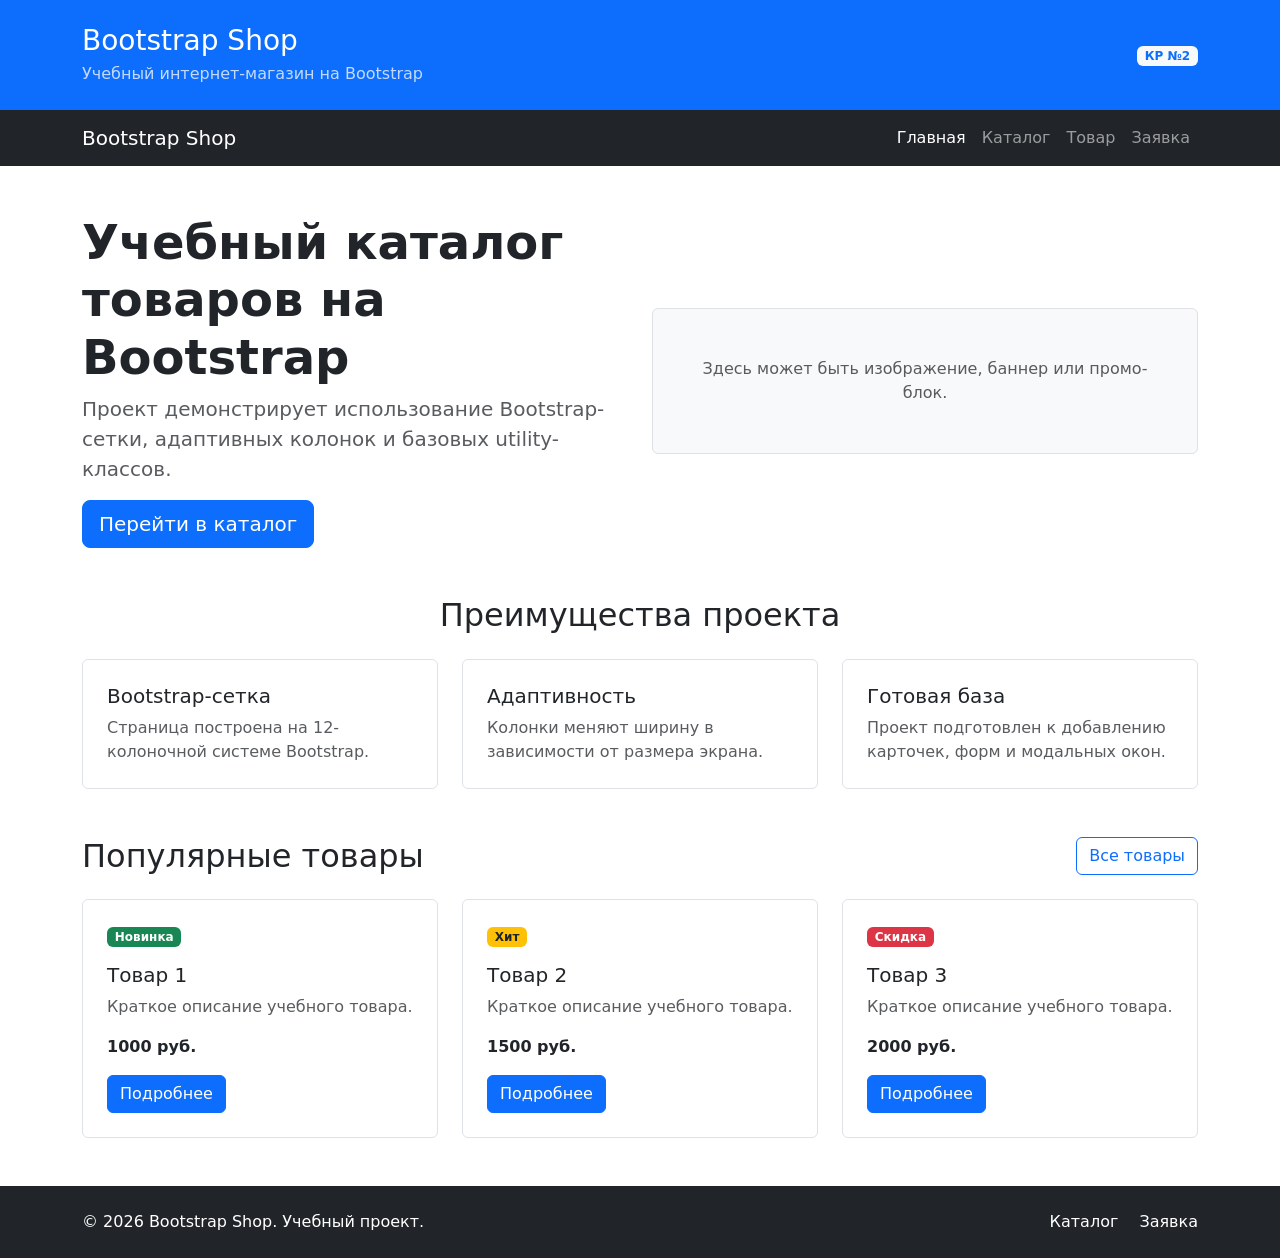
==== index.html @ d94271f2 "feat: create Bootstrap grid homepage" ====
<!DOCTYPE html>
<html lang="ru">
<head>
    <meta charset="UTF-8">
    <meta name="viewport" content="width=device-width, initial-scale=1.0">
    <title>Главная — Bootstrap Shop</title>
    <link
    href="https://cdn.jsdelivr.net/npm/bootstrap@5.3.3/dist/css/bootstrap.min.css"
    rel="stylesheet"><link rel="stylesheet" href="css/custom.css">
    <script
  src="https://cdn.jsdelivr.net/npm/bootstrap@5.3.3/dist/js/bootstrap.bundle.min.js"></script>

</head>
<body>
    <header class="bg-primary text-white py-4">
    <div class="container">
        <div class="row align-items-center">
        <div class="col-12 col-md-8">
            <h1 class="h3 mb-1">Bootstrap Shop</h1>
            <p class="mb-0 opacity-75">
            Учебный интернет-магазин на Bootstrap
            </p>
        </div>

        <div class="col-12 col-md-4 text-md-end mt-3 mt-md-0">
            <span class="badge bg-light text-primary">
            КР №2
            </span>
        </div>
        </div>
    </div>
    </header>
    <nav class="navbar navbar-expand-lg navbar-dark bg-dark">
    <div class="container">
        <a class="navbar-brand" href="index.html">Bootstrap Shop</a>

        <button
        class="navbar-toggler"
        type="button"
        data-bs-toggle="collapse"
        data-bs-target="#mainNavbar"
        aria-controls="mainNavbar"
        aria-expanded="false"
        aria-label="Переключить навигацию"
        >
        <span class="navbar-toggler-icon"></span>
        </button>

        <div class="collapse navbar-collapse" id="mainNavbar">
        <ul class="navbar-nav ms-auto">
            <li class="nav-item">
            <a class="nav-link active" aria-current="page" href="index.html">
                Главная
            </a>
            </li>
            <li class="nav-item">
            <a class="nav-link" href="catalog.html">Каталог</a>
            </li>
            <li class="nav-item">
            <a class="nav-link" href="product.html">Товар</a>
            </li>
            <li class="nav-item">
            <a class="nav-link" href="order.html">Заявка</a>
            </li>
        </ul>
        </div>
    </div>
    </nav>
    <main>
    <section class="container my-5">
        <div class="row align-items-center g-4">
        <div class="col-12 col-lg-6">
            <h2 class="display-5 fw-bold">
            Учебный каталог товаров на Bootstrap
            </h2>
            <p class="lead text-muted">
            Проект демонстрирует использование Bootstrap-сетки,
            адаптивных колонок и базовых utility-классов.
            </p>
            <a class="btn btn-primary btn-lg" href="catalog.html">
            Перейти в каталог
            </a>
        </div>

        <div class="col-12 col-lg-6">
            <div class="p-5 bg-light border rounded text-center">
            <p class="mb-0 text-muted">
                Здесь может быть изображение, баннер или промо-блок.
            </p>
            </div>
        </div>
        </div>
    </section>
    <section class="container my-5">
    <h2 class="text-center mb-4">Преимущества проекта</h2>

    <div class="row g-4">
        <div class="col-12 col-md-4">
        <div class="p-4 border rounded h-100 bg-white">
            <h3 class="h5">Bootstrap-сетка</h3>
            <p class="mb-0 text-muted">
            Страница построена на 12-колоночной системе Bootstrap.
            </p>
        </div>
        </div>

        <div class="col-12 col-md-4">
        <div class="p-4 border rounded h-100 bg-white">
            <h3 class="h5">Адаптивность</h3>
            <p class="mb-0 text-muted">
            Колонки меняют ширину в зависимости от размера экрана.
            </p>
        </div>
        </div>

        <div class="col-12 col-md-4">
        <div class="p-4 border rounded h-100 bg-white">
            <h3 class="h5">Готовая база</h3>
            <p class="mb-0 text-muted">
            Проект подготовлен к добавлению карточек, форм и модальных окон.
            </p>
        </div>
        </div>
    </div>
    </section>
    <section class="container my-5">
    <div class="d-flex justify-content-between align-items-center mb-4">
        <h2 class="mb-0">Популярные товары</h2>
        <a class="btn btn-outline-primary" href="catalog.html">
        Все товары
        </a>
    </div>

    <div class="row g-4">
        <div class="col-12 col-md-6 col-lg-4">
        <div class="border rounded h-100 p-4">
            <span class="badge bg-success mb-3">Новинка</span>
            <h3 class="h5">Товар 1</h3>
            <p class="text-muted">
            Краткое описание учебного товара.
            </p>
            <p class="fw-bold mb-3">1000 руб.</p>
            <a class="btn btn-primary" href="product.html">
            Подробнее
            </a>
        </div>
        </div>

        <div class="col-12 col-md-6 col-lg-4">
        <div class="border rounded h-100 p-4">
            <span class="badge bg-warning text-dark mb-3">Хит</span>
            <h3 class="h5">Товар 2</h3>
            <p class="text-muted">
            Краткое описание учебного товара.
            </p>
            <p class="fw-bold mb-3">1500 руб.</p>
            <a class="btn btn-primary" href="product.html">
            Подробнее
            </a>
        </div>
        </div>

        <div class="col-12 col-md-6 col-lg-4">
        <div class="border rounded h-100 p-4">
            <span class="badge bg-danger mb-3">Скидка</span>
            <h3 class="h5">Товар 3</h3>
            <p class="text-muted">
            Краткое описание учебного товара.
            </p>
            <p class="fw-bold mb-3">2000 руб.</p>
            <a class="btn btn-primary" href="product.html">
            Подробнее
            </a>
        </div>
        </div>
    </div>
    </section>
    </main>
    <footer class="bg-dark text-white py-4 mt-5">
    <div class="container">
        <div class="row align-items-center g-3">
        <div class="col-12 col-md-6">
            <p class="mb-0">
            &copy; 2026 Bootstrap Shop. Учебный проект.
            </p>
        </div>

        <div class="col-12 col-md-6 text-md-end">
            <a class="text-white text-decoration-none me-3" href="catalog.html">
            Каталог
            </a>
            <a class="text-white text-decoration-none" href="order.html">
            Заявка
            </a>
        </div>
        </div>
    </div>
    </footer>
</body>
</html>
---- css/custom.css ----
body {
  min-height: 100vh;
}

.placeholder-box {
  min-height: 240px;
}
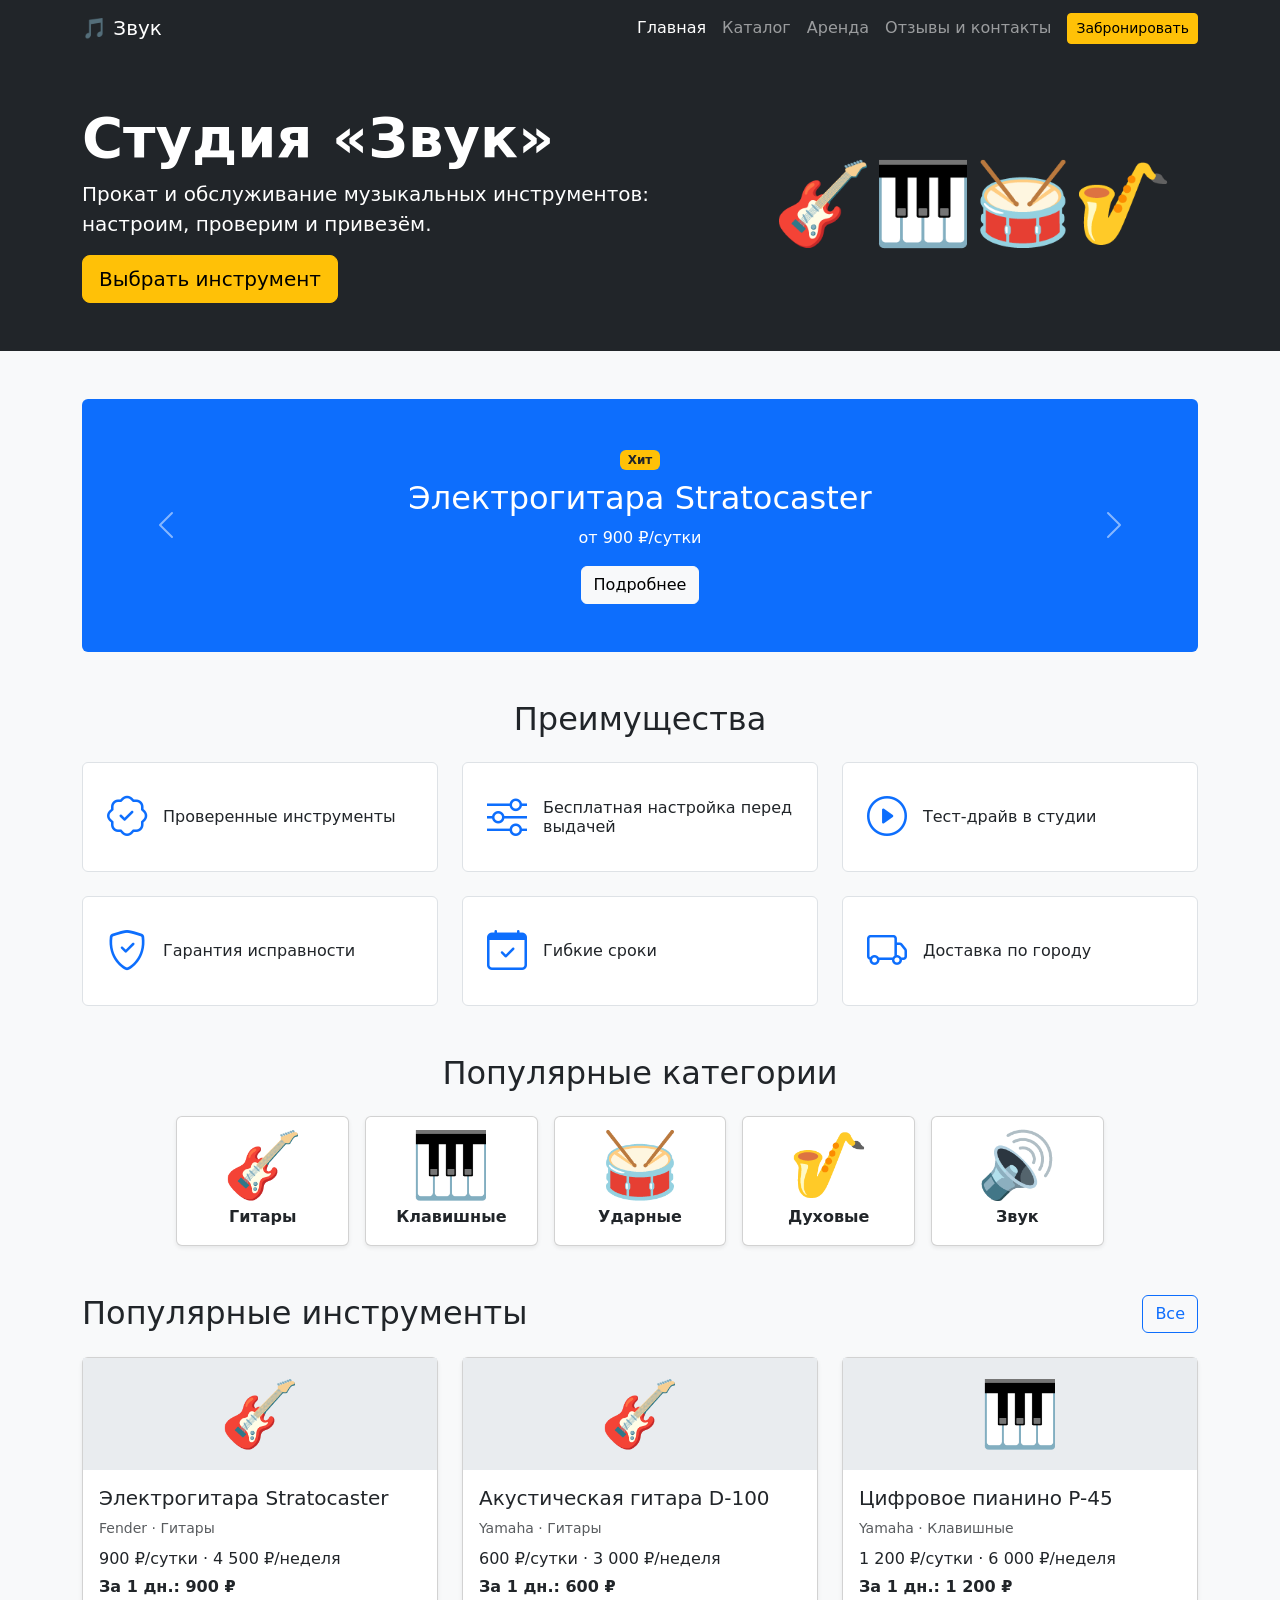
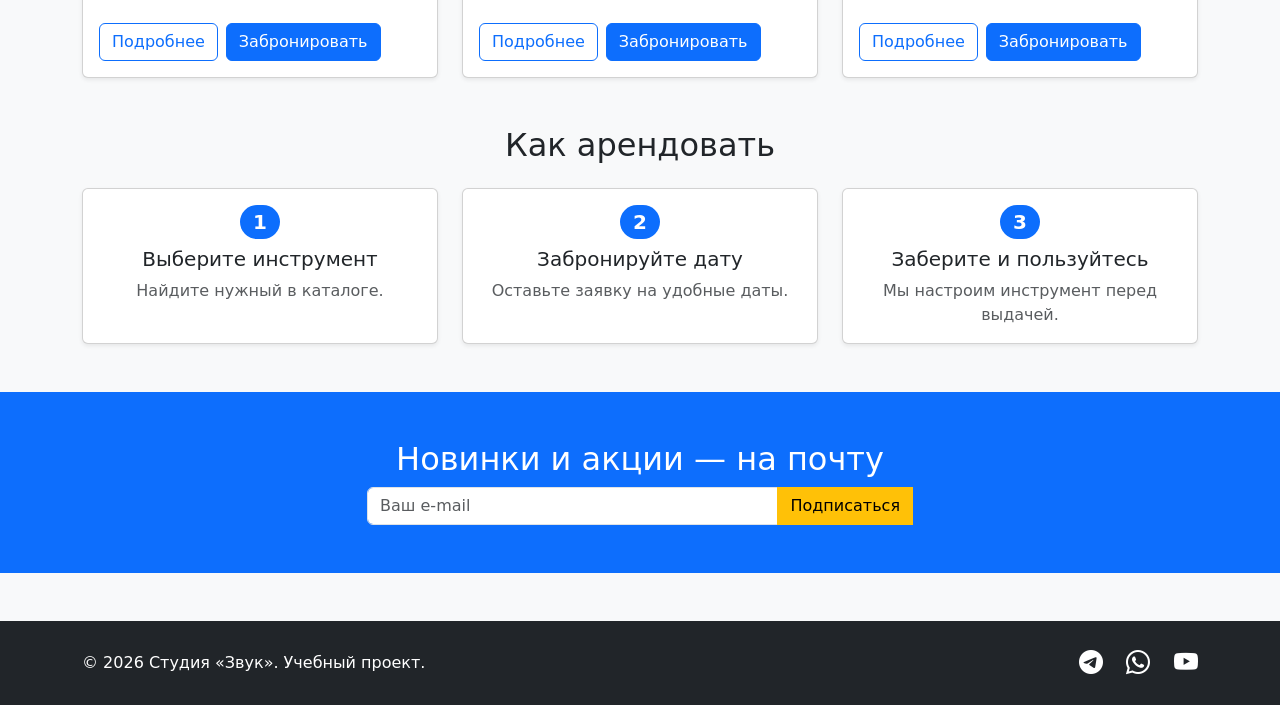
==== commit 1547ae6e: "V1" ====
--- a/index.html
+++ b/index.html
@@ -1,200 +1,113 @@
 <!DOCTYPE html>
 <html lang="ru">
 <head>
-    <meta charset="UTF-8">
-    <meta name="viewport" content="width=device-width, initial-scale=1.0">
-    <title>Главная — Bootstrap Shop</title>
-    <link
-    href="https://cdn.jsdelivr.net/npm/bootstrap@5.3.3/dist/css/bootstrap.min.css"
-    rel="stylesheet"><link rel="stylesheet" href="css/custom.css">
-    <script
-  src="https://cdn.jsdelivr.net/npm/bootstrap@5.3.3/dist/js/bootstrap.bundle.min.js"></script>
+  <meta charset="UTF-8">
+  <meta name="viewport" content="width=device-width, initial-scale=1">
+  <title>Главная — Звук</title>
+  <link href="https://cdn.jsdelivr.net/npm/bootstrap@5.3.8/dist/css/bootstrap.min.css" rel="stylesheet">
+  <link href="https://cdn.jsdelivr.net/npm/bootstrap-icons@1.11.3/font/bootstrap-icons.min.css" rel="stylesheet">
+  <link rel="stylesheet" href="css/custom.css">
+</head>
+<body class="bg-light d-flex flex-column min-vh-100" data-p="index">
+  <header id="nav"></header>
+  <main class="flex-grow-1">
 
-</head>
-<body>
-    <header class="bg-primary text-white py-4">
-    <div class="container">
-        <div class="row align-items-center">
-        <div class="col-12 col-md-8">
-            <h1 class="h3 mb-1">Bootstrap Shop</h1>
-            <p class="mb-0 opacity-75">
-            Учебный интернет-магазин на Bootstrap
-            </p>
+    <section class="bg-dark text-white py-5">
+      <div class="container">
+        <div class="row align-items-center g-4">
+          <div class="col-12 col-lg-7">
+            <h1 class="display-4 fw-bold">Студия «Звук»</h1>
+            <p class="lead">Прокат и обслуживание музыкальных инструментов: настроим, проверим и привезём.</p>
+            <a class="btn btn-warning btn-lg" href="catalog.html">Выбрать инструмент</a>
+          </div>
+          <div class="col-12 col-lg-5 text-center display-1">🎸🎹🥁🎷</div>
         </div>
+      </div>
+    </section>
 
-        <div class="col-12 col-md-4 text-md-end mt-3 mt-md-0">
-            <span class="badge bg-light text-primary">
-            КР №2
-            </span>
+    <section class="container my-5">
+      <div id="promo" class="carousel slide" data-bs-ride="carousel">
+        <div class="carousel-inner rounded">
+          <div class="carousel-item active">
+            <div class="bg-primary text-white p-5 text-center">
+              <span class="badge bg-warning text-dark">Хит</span>
+              <h2 class="mt-2">Электрогитара Stratocaster</h2>
+              <p>от 900 ₽/сутки</p>
+              <a class="btn btn-light" href="product.html?id=2">Подробнее</a>
+            </div>
+          </div>
+          <div class="carousel-item">
+            <div class="bg-success text-white p-5 text-center">
+              <span class="badge bg-light text-success">Акция</span>
+              <h2 class="mt-2">Неделя по цене 5 суток</h2>
+              <p>На все клавишные до конца месяца</p>
+              <a class="btn btn-light" href="rent.html">Условия аренды</a>
+            </div>
+          </div>
+          <div class="carousel-item">
+            <div class="bg-danger text-white p-5 text-center">
+              <span class="badge bg-light text-danger">−20%</span>
+              <h2 class="mt-2">Ударные для репетиций</h2>
+              <p>Доставка и сборка в подарок</p>
+              <a class="btn btn-light" href="catalog.html">В каталог</a>
+            </div>
+          </div>
         </div>
+        <button class="carousel-control-prev" type="button" data-bs-target="#promo" data-bs-slide="prev">
+          <span class="carousel-control-prev-icon"></span>
+          <span class="visually-hidden">Назад</span>
+        </button>
+        <button class="carousel-control-next" type="button" data-bs-target="#promo" data-bs-slide="next">
+          <span class="carousel-control-next-icon"></span>
+          <span class="visually-hidden">Вперёд</span>
+        </button>
+      </div>
+    </section>
+
+    <section class="container my-5">
+      <h2 class="text-center mb-4">Преимущества</h2>
+      <div class="row g-4" id="adv"></div>
+    </section>
+
+    <section class="container my-5">
+      <h2 class="text-center mb-4">Популярные категории</h2>
+      <div class="row g-3 justify-content-center" id="cats"></div>
+    </section>
+
+    <section class="container my-5" id="popular">
+      <div class="d-flex justify-content-between align-items-center mb-4">
+        <h2 class="mb-0">Популярные инструменты</h2>
+        <a class="btn btn-outline-primary" href="catalog.html">Все</a>
+      </div>
+      <div class="row g-4" id="pop"></div>
+    </section>
+
+    <section class="container my-5">
+      <h2 class="text-center mb-4">Как арендовать</h2>
+      <div class="row g-4" id="steps"></div>
+    </section>
+
+    <section class="bg-primary text-white py-5">
+      <div class="container">
+        <div class="row justify-content-center">
+          <div class="col-12 col-lg-6 text-center">
+            <h2>Новинки и акции — на почту</h2>
+            <div class="alert alert-success d-none ok" role="alert">Спасибо! Заявка отправлена, мы свяжемся с вами.</div>
+            <form class="needs-validation" novalidate>
+              <div class="input-group">
+                <input type="email" name="email" class="form-control" placeholder="Ваш e-mail" aria-label="E-mail" required>
+                <button class="btn btn-warning" type="submit">Подписаться</button>
+                <div class="invalid-feedback bg-white">Введите корректный e-mail</div>
+              </div>
+            </form>
+          </div>
         </div>
-    </div>
-    </header>
-    <nav class="navbar navbar-expand-lg navbar-dark bg-dark">
-    <div class="container">
-        <a class="navbar-brand" href="index.html">Bootstrap Shop</a>
+      </div>
+    </section>
 
-        <button
-        class="navbar-toggler"
-        type="button"
-        data-bs-toggle="collapse"
-        data-bs-target="#mainNavbar"
-        aria-controls="mainNavbar"
-        aria-expanded="false"
-        aria-label="Переключить навигацию"
-        >
-        <span class="navbar-toggler-icon"></span>
-        </button>
-
-        <div class="collapse navbar-collapse" id="mainNavbar">
-        <ul class="navbar-nav ms-auto">
-            <li class="nav-item">
-            <a class="nav-link active" aria-current="page" href="index.html">
-                Главная
-            </a>
-            </li>
-            <li class="nav-item">
-            <a class="nav-link" href="catalog.html">Каталог</a>
-            </li>
-            <li class="nav-item">
-            <a class="nav-link" href="product.html">Товар</a>
-            </li>
-            <li class="nav-item">
-            <a class="nav-link" href="order.html">Заявка</a>
-            </li>
-        </ul>
-        </div>
-    </div>
-    </nav>
-    <main>
-    <section class="container my-5">
-        <div class="row align-items-center g-4">
-        <div class="col-12 col-lg-6">
-            <h2 class="display-5 fw-bold">
-            Учебный каталог товаров на Bootstrap
-            </h2>
-            <p class="lead text-muted">
-            Проект демонстрирует использование Bootstrap-сетки,
-            адаптивных колонок и базовых utility-классов.
-            </p>
-            <a class="btn btn-primary btn-lg" href="catalog.html">
-            Перейти в каталог
-            </a>
-        </div>
-
-        <div class="col-12 col-lg-6">
-            <div class="p-5 bg-light border rounded text-center">
-            <p class="mb-0 text-muted">
-                Здесь может быть изображение, баннер или промо-блок.
-            </p>
-            </div>
-        </div>
-        </div>
-    </section>
-    <section class="container my-5">
-    <h2 class="text-center mb-4">Преимущества проекта</h2>
-
-    <div class="row g-4">
-        <div class="col-12 col-md-4">
-        <div class="p-4 border rounded h-100 bg-white">
-            <h3 class="h5">Bootstrap-сетка</h3>
-            <p class="mb-0 text-muted">
-            Страница построена на 12-колоночной системе Bootstrap.
-            </p>
-        </div>
-        </div>
-
-        <div class="col-12 col-md-4">
-        <div class="p-4 border rounded h-100 bg-white">
-            <h3 class="h5">Адаптивность</h3>
-            <p class="mb-0 text-muted">
-            Колонки меняют ширину в зависимости от размера экрана.
-            </p>
-        </div>
-        </div>
-
-        <div class="col-12 col-md-4">
-        <div class="p-4 border rounded h-100 bg-white">
-            <h3 class="h5">Готовая база</h3>
-            <p class="mb-0 text-muted">
-            Проект подготовлен к добавлению карточек, форм и модальных окон.
-            </p>
-        </div>
-        </div>
-    </div>
-    </section>
-    <section class="container my-5">
-    <div class="d-flex justify-content-between align-items-center mb-4">
-        <h2 class="mb-0">Популярные товары</h2>
-        <a class="btn btn-outline-primary" href="catalog.html">
-        Все товары
-        </a>
-    </div>
-
-    <div class="row g-4">
-        <div class="col-12 col-md-6 col-lg-4">
-        <div class="border rounded h-100 p-4">
-            <span class="badge bg-success mb-3">Новинка</span>
-            <h3 class="h5">Товар 1</h3>
-            <p class="text-muted">
-            Краткое описание учебного товара.
-            </p>
-            <p class="fw-bold mb-3">1000 руб.</p>
-            <a class="btn btn-primary" href="product.html">
-            Подробнее
-            </a>
-        </div>
-        </div>
-
-        <div class="col-12 col-md-6 col-lg-4">
-        <div class="border rounded h-100 p-4">
-            <span class="badge bg-warning text-dark mb-3">Хит</span>
-            <h3 class="h5">Товар 2</h3>
-            <p class="text-muted">
-            Краткое описание учебного товара.
-            </p>
-            <p class="fw-bold mb-3">1500 руб.</p>
-            <a class="btn btn-primary" href="product.html">
-            Подробнее
-            </a>
-        </div>
-        </div>
-
-        <div class="col-12 col-md-6 col-lg-4">
-        <div class="border rounded h-100 p-4">
-            <span class="badge bg-danger mb-3">Скидка</span>
-            <h3 class="h5">Товар 3</h3>
-            <p class="text-muted">
-            Краткое описание учебного товара.
-            </p>
-            <p class="fw-bold mb-3">2000 руб.</p>
-            <a class="btn btn-primary" href="product.html">
-            Подробнее
-            </a>
-        </div>
-        </div>
-    </div>
-    </section>
-    </main>
-    <footer class="bg-dark text-white py-4 mt-5">
-    <div class="container">
-        <div class="row align-items-center g-3">
-        <div class="col-12 col-md-6">
-            <p class="mb-0">
-            &copy; 2026 Bootstrap Shop. Учебный проект.
-            </p>
-        </div>
-
-        <div class="col-12 col-md-6 text-md-end">
-            <a class="text-white text-decoration-none me-3" href="catalog.html">
-            Каталог
-            </a>
-            <a class="text-white text-decoration-none" href="order.html">
-            Заявка
-            </a>
-        </div>
-        </div>
-    </div>
-    </footer>
+  </main>
+  <footer id="foot"></footer>
+  <script src="https://cdn.jsdelivr.net/npm/bootstrap@5.3.8/dist/js/bootstrap.bundle.min.js"></script>
+  <script src="js/app.js"></script>
 </body>
-</html>
+</html>
--- a/css/custom.css
+++ b/css/custom.css
@@ -1,7 +1,8 @@
-body {
-  min-height: 100vh;
+.card:hover { 
+    transform: translateY(-2px);
+    transition: transform .15s; 
 }
-
-.placeholder-box {
-  min-height: 240px;
-}
+.emoji { 
+    font-size: 4rem;
+    line-height: 1;
+    }
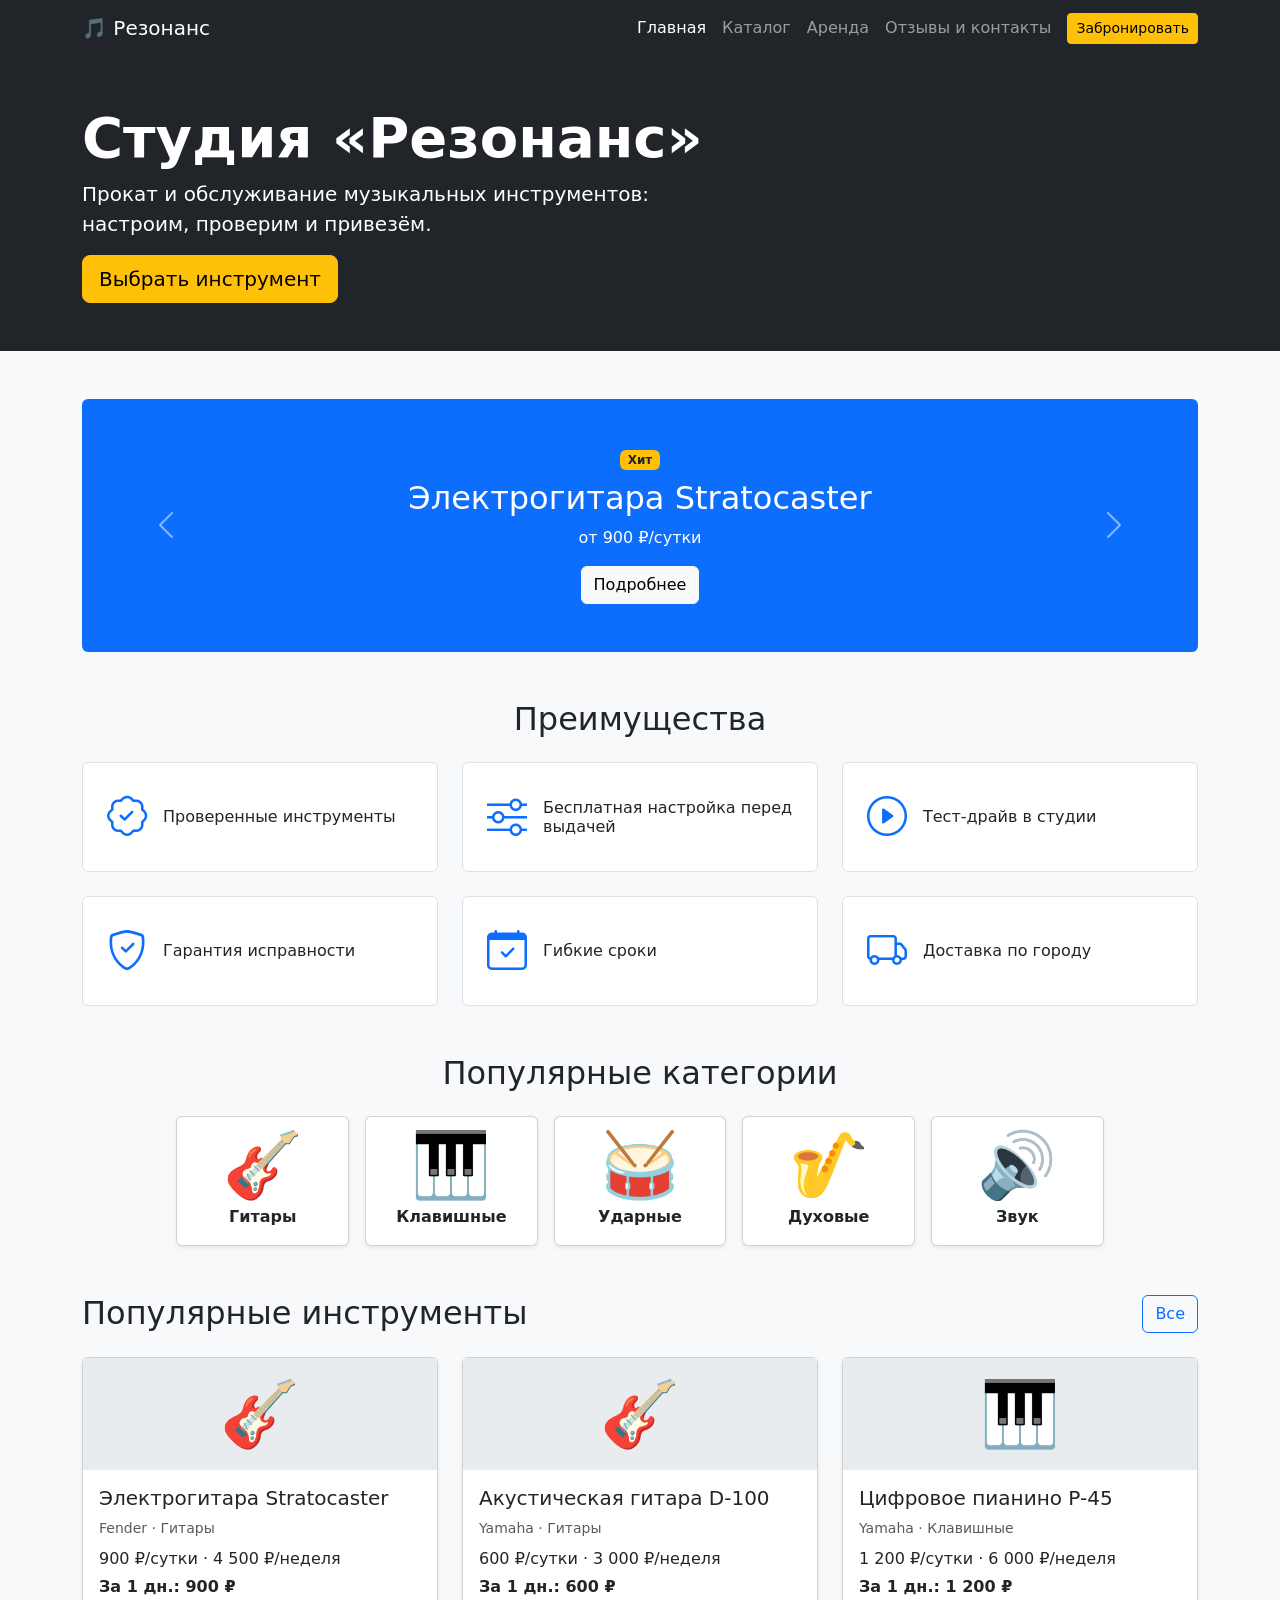
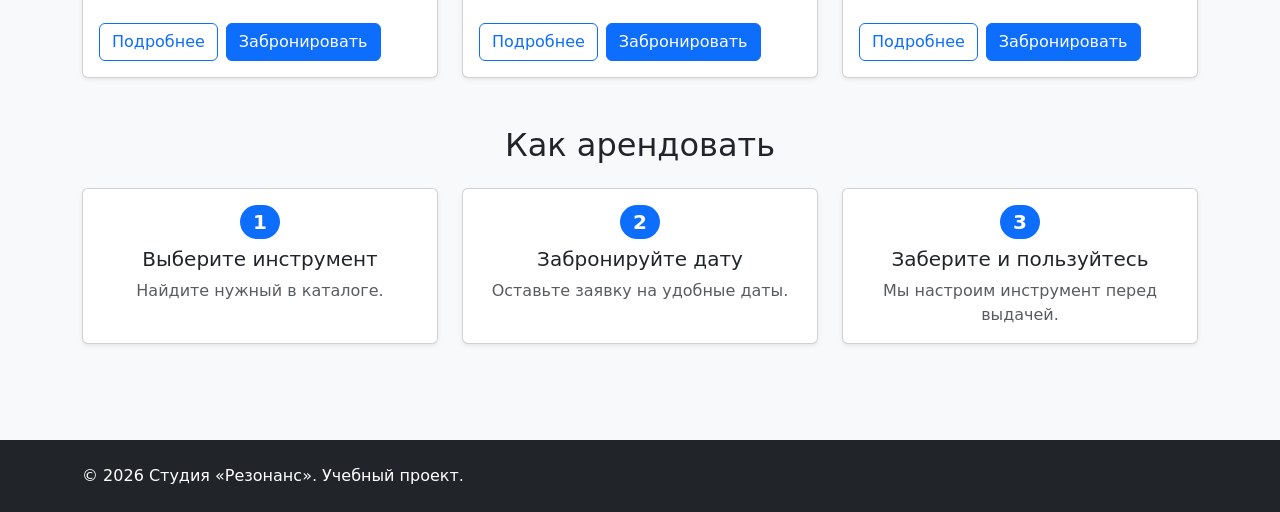
==== commit 5119b92c: "V2" ====
--- a/index.html
+++ b/index.html
@@ -3,24 +3,41 @@
 <head>
   <meta charset="UTF-8">
   <meta name="viewport" content="width=device-width, initial-scale=1">
-  <title>Главная — Звук</title>
+  <title>Главная — Резонанс</title>
   <link href="https://cdn.jsdelivr.net/npm/bootstrap@5.3.8/dist/css/bootstrap.min.css" rel="stylesheet">
   <link href="https://cdn.jsdelivr.net/npm/bootstrap-icons@1.11.3/font/bootstrap-icons.min.css" rel="stylesheet">
   <link rel="stylesheet" href="css/custom.css">
 </head>
 <body class="bg-light d-flex flex-column min-vh-100" data-p="index">
-  <header id="nav"></header>
+  <header id="nav">
+    <nav class="navbar navbar-expand-lg navbar-dark bg-dark">
+      <div class="container">
+        <a class="navbar-brand" href="index.html">🎵 Резонанс</a>
+        <button class="navbar-toggler" data-bs-toggle="collapse" data-bs-target="#mainNav" aria-controls="mainNav" aria-expanded="false" aria-label="Переключить навигацию">
+          <span class="navbar-toggler-icon"></span>
+        </button>
+        <div class="collapse navbar-collapse" id="mainNav">
+          <ul class="navbar-nav ms-auto align-items-lg-center">
+            <li class="nav-item"><a class="nav-link active" aria-current="page" href="index.html">Главная</a></li>
+            <li class="nav-item"><a class="nav-link" href="catalog.html">Каталог</a></li>
+            <li class="nav-item"><a class="nav-link" href="rent.html">Аренда</a></li>
+            <li class="nav-item"><a class="nav-link" href="contacts.html">Отзывы и контакты</a></li>
+            <li class="nav-item ms-lg-2"><a class="btn btn-warning btn-sm" href="order.html">Забронировать</a></li>
+          </ul>
+        </div>
+      </div>
+    </nav>
+  </header>
   <main class="flex-grow-1">
 
     <section class="bg-dark text-white py-5">
       <div class="container">
         <div class="row align-items-center g-4">
           <div class="col-12 col-lg-7">
-            <h1 class="display-4 fw-bold">Студия «Звук»</h1>
+            <h1 class="display-4 fw-bold">Студия «Резонанс»</h1>
             <p class="lead">Прокат и обслуживание музыкальных инструментов: настроим, проверим и привезём.</p>
             <a class="btn btn-warning btn-lg" href="catalog.html">Выбрать инструмент</a>
           </div>
-          <div class="col-12 col-lg-5 text-center display-1">🎸🎹🥁🎷</div>
         </div>
       </div>
     </section>
@@ -66,12 +83,25 @@
 
     <section class="container my-5">
       <h2 class="text-center mb-4">Преимущества</h2>
-      <div class="row g-4" id="adv"></div>
+      <div class="row g-4">
+        <div class="col-12 col-md-6 col-lg-4"><div class="p-4 border rounded bg-white h-100 d-flex gap-3 align-items-center"><i class="bi bi-patch-check fs-1 text-primary"></i><h3 class="h6 mb-0">Проверенные инструменты</h3></div></div>
+        <div class="col-12 col-md-6 col-lg-4"><div class="p-4 border rounded bg-white h-100 d-flex gap-3 align-items-center"><i class="bi bi-sliders fs-1 text-primary"></i><h3 class="h6 mb-0">Бесплатная настройка перед выдачей</h3></div></div>
+        <div class="col-12 col-md-6 col-lg-4"><div class="p-4 border rounded bg-white h-100 d-flex gap-3 align-items-center"><i class="bi bi-play-circle fs-1 text-primary"></i><h3 class="h6 mb-0">Тест-драйв в студии</h3></div></div>
+        <div class="col-12 col-md-6 col-lg-4"><div class="p-4 border rounded bg-white h-100 d-flex gap-3 align-items-center"><i class="bi bi-shield-check fs-1 text-primary"></i><h3 class="h6 mb-0">Гарантия исправности</h3></div></div>
+        <div class="col-12 col-md-6 col-lg-4"><div class="p-4 border rounded bg-white h-100 d-flex gap-3 align-items-center"><i class="bi bi-calendar-check fs-1 text-primary"></i><h3 class="h6 mb-0">Гибкие сроки</h3></div></div>
+        <div class="col-12 col-md-6 col-lg-4"><div class="p-4 border rounded bg-white h-100 d-flex gap-3 align-items-center"><i class="bi bi-truck fs-1 text-primary"></i><h3 class="h6 mb-0">Доставка по городу</h3></div></div>
+      </div>
     </section>
 
     <section class="container my-5">
       <h2 class="text-center mb-4">Популярные категории</h2>
-      <div class="row g-3 justify-content-center" id="cats"></div>
+      <div class="row g-3 justify-content-center">
+        <div class="col-6 col-md-4 col-lg-2"><a class="card text-center text-decoration-none shadow-sm h-100" href="catalog.html?cat=g"><div class="card-body"><div class="emoji">🎸</div><div class="fw-semibold mt-2">Гитары</div></div></a></div>
+        <div class="col-6 col-md-4 col-lg-2"><a class="card text-center text-decoration-none shadow-sm h-100" href="catalog.html?cat=k"><div class="card-body"><div class="emoji">🎹</div><div class="fw-semibold mt-2">Клавишные</div></div></a></div>
+        <div class="col-6 col-md-4 col-lg-2"><a class="card text-center text-decoration-none shadow-sm h-100" href="catalog.html?cat=d"><div class="card-body"><div class="emoji">🥁</div><div class="fw-semibold mt-2">Ударные</div></div></a></div>
+        <div class="col-6 col-md-4 col-lg-2"><a class="card text-center text-decoration-none shadow-sm h-100" href="catalog.html?cat=w"><div class="card-body"><div class="emoji">🎷</div><div class="fw-semibold mt-2">Духовые</div></div></a></div>
+        <div class="col-6 col-md-4 col-lg-2"><a class="card text-center text-decoration-none shadow-sm h-100" href="catalog.html?cat=a"><div class="card-body"><div class="emoji">🔊</div><div class="fw-semibold mt-2">Звук</div></div></a></div>
+      </div>
     </section>
 
     <section class="container my-5" id="popular">
@@ -79,34 +109,84 @@
         <h2 class="mb-0">Популярные инструменты</h2>
         <a class="btn btn-outline-primary" href="catalog.html">Все</a>
       </div>
-      <div class="row g-4" id="pop"></div>
+      <div class="row g-4" id="pop">
+
+        <div class="col-12 col-md-6 col-lg-4">
+          <div class="card h-100 shadow-sm">
+            <div class="bg-body-secondary text-center py-4 emoji">🎸</div>
+            <div class="card-body d-flex flex-column">
+              <div class="d-flex justify-content-between gap-2">
+                <h2 class="h5 card-title">Электрогитара Stratocaster</h2>
+              </div>
+              <p class="text-muted small mb-2">Fender · Гитары</p>
+              <p class="mb-1">900 ₽/сутки · 4 500 ₽/неделя</p>
+              <p class="fw-bold">За 1 дн.: 900 ₽</p>
+              <div class="mt-auto d-flex flex-wrap gap-2 pt-2">
+                <a class="btn btn-outline-primary" href="product.html?id=2">Подробнее</a>
+                <a class="btn btn-primary" href="order.html?id=2">Забронировать</a>
+              </div>
+            </div>
+          </div>
+        </div>
+
+        <div class="col-12 col-md-6 col-lg-4">
+          <div class="card h-100 shadow-sm">
+            <div class="bg-body-secondary text-center py-4 emoji">🎸</div>
+            <div class="card-body d-flex flex-column">
+              <div class="d-flex justify-content-between gap-2">
+                <h2 class="h5 card-title">Акустическая гитара D-100</h2>
+              </div>
+              <p class="text-muted small mb-2">Yamaha · Гитары</p>
+              <p class="mb-1">600 ₽/сутки · 3 000 ₽/неделя</p>
+              <p class="fw-bold">За 1 дн.: 600 ₽</p>
+              <div class="mt-auto d-flex flex-wrap gap-2 pt-2">
+                <a class="btn btn-outline-primary" href="product.html?id=1">Подробнее</a>
+                <a class="btn btn-primary" href="order.html?id=1">Забронировать</a>
+              </div>
+            </div>
+          </div>
+        </div>
+
+        <div class="col-12 col-md-6 col-lg-4">
+          <div class="card h-100 shadow-sm">
+            <div class="bg-body-secondary text-center py-4 emoji">🎹</div>
+            <div class="card-body d-flex flex-column">
+              <div class="d-flex justify-content-between gap-2">
+                <h2 class="h5 card-title">Цифровое пианино P-45</h2>
+              </div>
+              <p class="text-muted small mb-2">Yamaha · Клавишные</p>
+              <p class="mb-1">1 200 ₽/сутки · 6 000 ₽/неделя</p>
+              <p class="fw-bold">За 1 дн.: 1 200 ₽</p>
+              <div class="mt-auto d-flex flex-wrap gap-2 pt-2">
+                <a class="btn btn-outline-primary" href="product.html?id=4">Подробнее</a>
+                <a class="btn btn-primary" href="order.html?id=4">Забронировать</a>
+              </div>
+            </div>
+          </div>
+        </div>
+
+      </div>
     </section>
 
     <section class="container my-5">
       <h2 class="text-center mb-4">Как арендовать</h2>
-      <div class="row g-4" id="steps"></div>
-    </section>
-
-    <section class="bg-primary text-white py-5">
-      <div class="container">
-        <div class="row justify-content-center">
-          <div class="col-12 col-lg-6 text-center">
-            <h2>Новинки и акции — на почту</h2>
-            <div class="alert alert-success d-none ok" role="alert">Спасибо! Заявка отправлена, мы свяжемся с вами.</div>
-            <form class="needs-validation" novalidate>
-              <div class="input-group">
-                <input type="email" name="email" class="form-control" placeholder="Ваш e-mail" aria-label="E-mail" required>
-                <button class="btn btn-warning" type="submit">Подписаться</button>
-                <div class="invalid-feedback bg-white">Введите корректный e-mail</div>
-              </div>
-            </form>
-          </div>
-        </div>
+      <div class="row g-4">
+        <div class="col-12 col-md-4"><div class="card h-100 text-center shadow-sm"><div class="card-body"><span class="badge rounded-pill bg-primary fs-5 mb-2">1</span><h3 class="h5">Выберите инструмент</h3><p class="text-muted mb-0">Найдите нужный в каталоге.</p></div></div></div>
+        <div class="col-12 col-md-4"><div class="card h-100 text-center shadow-sm"><div class="card-body"><span class="badge rounded-pill bg-primary fs-5 mb-2">2</span><h3 class="h5">Забронируйте дату</h3><p class="text-muted mb-0">Оставьте заявку на удобные даты.</p></div></div></div>
+        <div class="col-12 col-md-4"><div class="card h-100 text-center shadow-sm"><div class="card-body"><span class="badge rounded-pill bg-primary fs-5 mb-2">3</span><h3 class="h5">Заберите и пользуйтесь</h3><p class="text-muted mb-0">Мы настроим инструмент перед выдачей.</p></div></div></div>
       </div>
     </section>
 
   </main>
-  <footer id="foot"></footer>
+  <footer id="foot">
+    <div class="bg-dark text-white py-4 mt-5">
+      <div class="container">
+        <div class="row align-items-center g-3">
+          <div class="col-12 col-md-6">© 2026 Студия «Резонанс». Учебный проект.</div>
+        </div>
+      </div>
+    </div>
+  </footer>
   <script src="https://cdn.jsdelivr.net/npm/bootstrap@5.3.8/dist/js/bootstrap.bundle.min.js"></script>
   <script src="js/app.js"></script>
 </body>
--- a/css/custom.css
+++ b/css/custom.css
@@ -1,7 +1,3 @@
-.card:hover { 
-    transform: translateY(-2px);
-    transition: transform .15s; 
-}
 .emoji { 
     font-size: 4rem;
     line-height: 1;
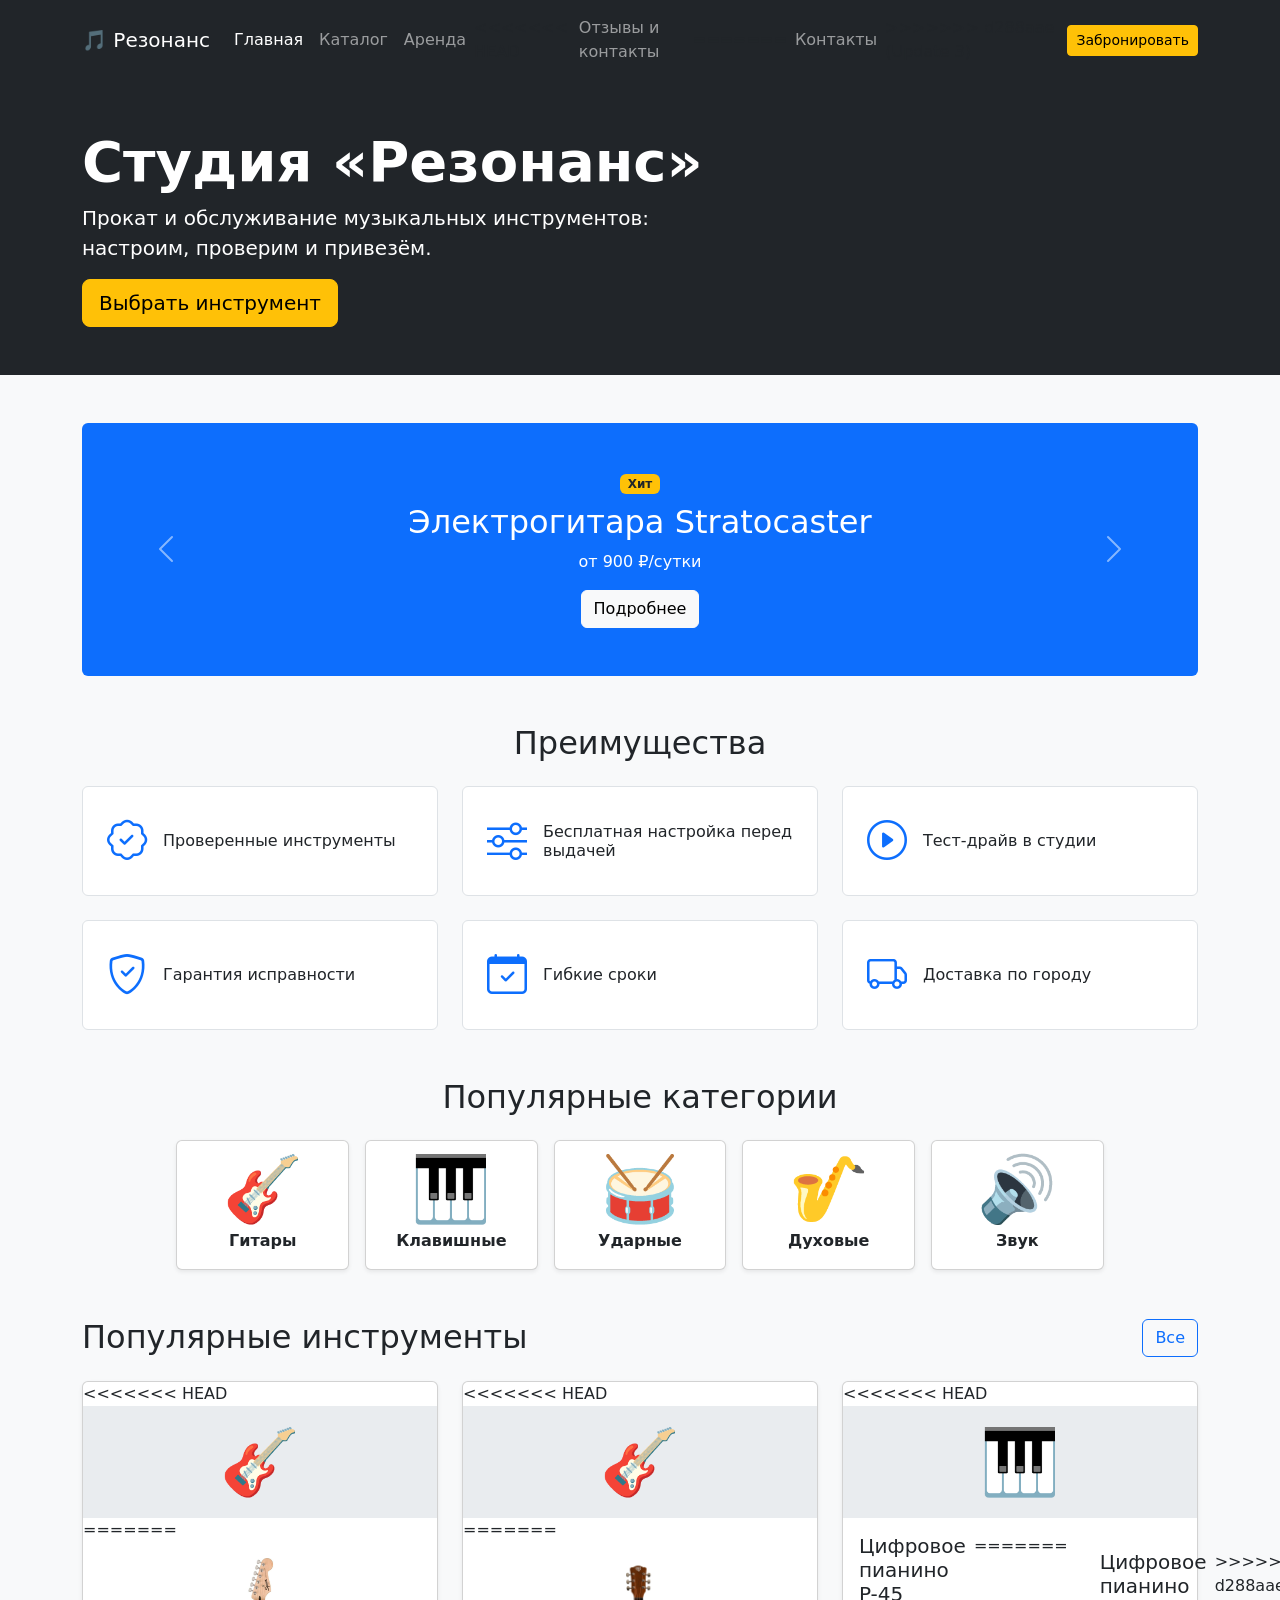
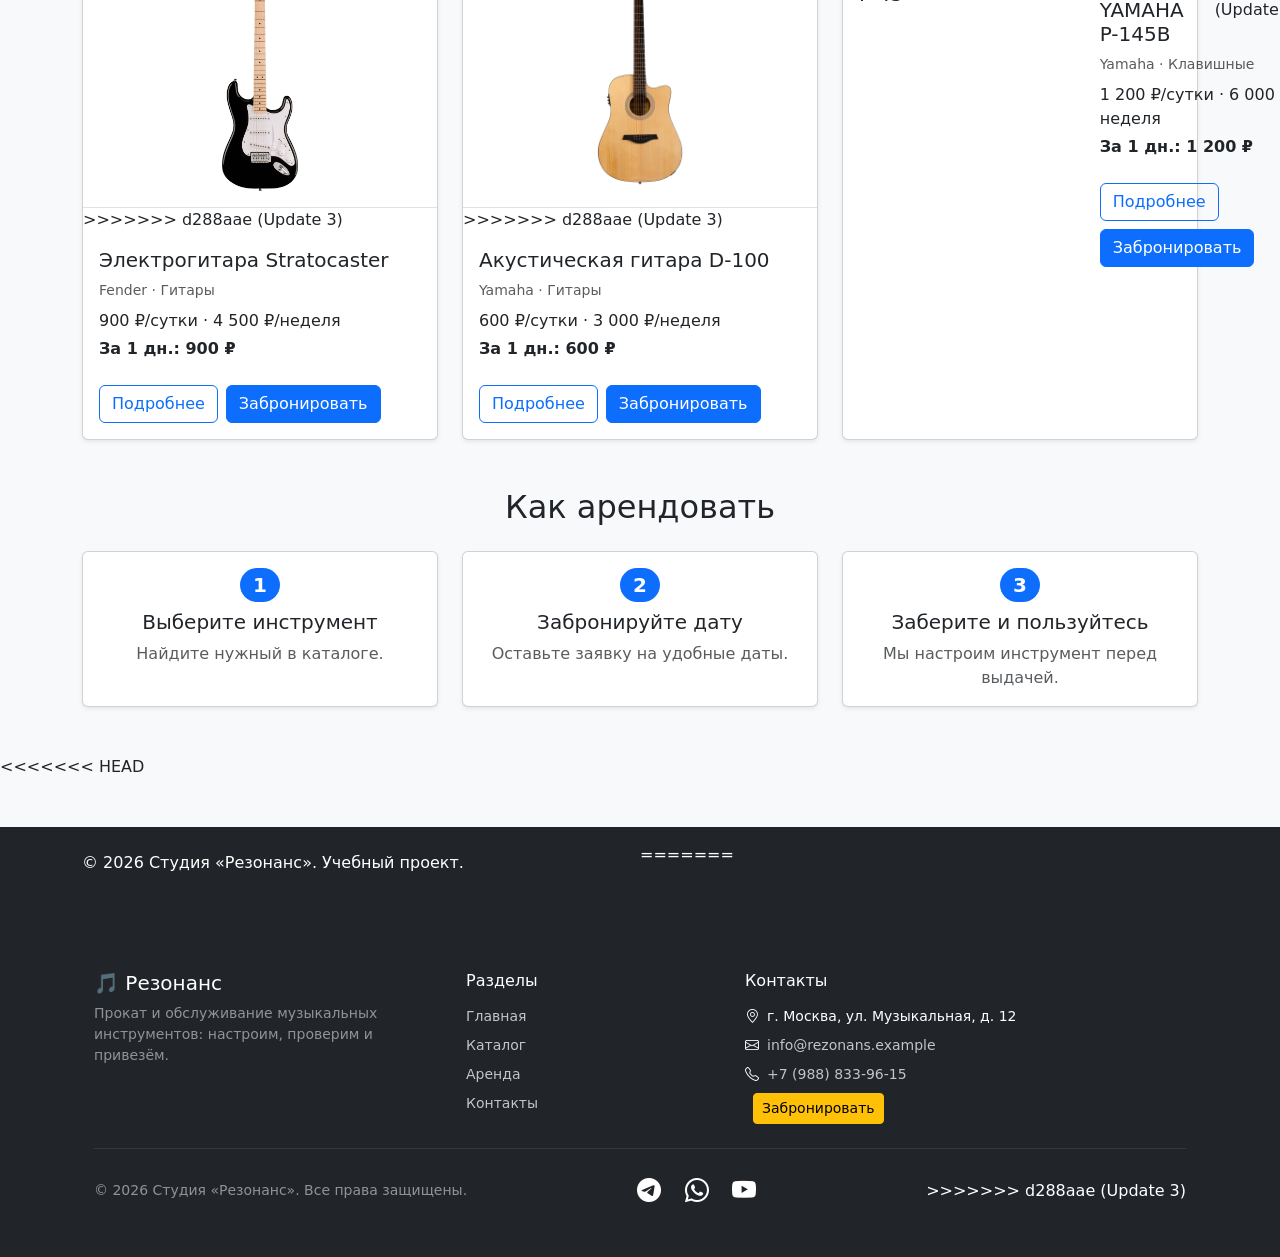
==== commit 8e850654: "V3" ====
--- a/index.html
+++ b/index.html
@@ -21,7 +21,11 @@
             <li class="nav-item"><a class="nav-link active" aria-current="page" href="index.html">Главная</a></li>
             <li class="nav-item"><a class="nav-link" href="catalog.html">Каталог</a></li>
             <li class="nav-item"><a class="nav-link" href="rent.html">Аренда</a></li>
+<<<<<<< HEAD
             <li class="nav-item"><a class="nav-link" href="contacts.html">Отзывы и контакты</a></li>
+=======
+            <li class="nav-item"><a class="nav-link" href="contacts.html">Контакты</a></li>
+>>>>>>> d288aae (Update 3)
             <li class="nav-item ms-lg-2"><a class="btn btn-warning btn-sm" href="order.html">Забронировать</a></li>
           </ul>
         </div>
@@ -113,7 +117,13 @@
 
         <div class="col-12 col-md-6 col-lg-4">
           <div class="card h-100 shadow-sm">
+<<<<<<< HEAD
             <div class="bg-body-secondary text-center py-4 emoji">🎸</div>
+=======
+            <div class="ratio ratio-4x3 bg-white border-bottom rounded-top">
+              <img src="images/Stratocaster.jpg" class="card-img-top object-fit-contain p-3" alt="Электрогитара Stratocaster" loading="lazy">
+            </div>
+>>>>>>> d288aae (Update 3)
             <div class="card-body d-flex flex-column">
               <div class="d-flex justify-content-between gap-2">
                 <h2 class="h5 card-title">Электрогитара Stratocaster</h2>
@@ -131,7 +141,13 @@
 
         <div class="col-12 col-md-6 col-lg-4">
           <div class="card h-100 shadow-sm">
+<<<<<<< HEAD
             <div class="bg-body-secondary text-center py-4 emoji">🎸</div>
+=======
+            <div class="ratio ratio-4x3 bg-white border-bottom rounded-top">
+              <img src="images/%D0%90%D0%BA%D1%83%D1%81%D1%82%D0%B8%D1%87%D0%B5%D1%81%D0%BA%D0%B0%D1%8F%20%D0%B3%D0%B8%D1%82%D0%B0%D1%80%D0%B0%20D-100.jpg" class="card-img-top object-fit-contain p-3" alt="Акустическая гитара D-100" loading="lazy">
+            </div>
+>>>>>>> d288aae (Update 3)
             <div class="card-body d-flex flex-column">
               <div class="d-flex justify-content-between gap-2">
                 <h2 class="h5 card-title">Акустическая гитара D-100</h2>
@@ -149,10 +165,19 @@
 
         <div class="col-12 col-md-6 col-lg-4">
           <div class="card h-100 shadow-sm">
+<<<<<<< HEAD
             <div class="bg-body-secondary text-center py-4 emoji">🎹</div>
             <div class="card-body d-flex flex-column">
               <div class="d-flex justify-content-between gap-2">
                 <h2 class="h5 card-title">Цифровое пианино P-45</h2>
+=======
+            <div class="ratio ratio-4x3 bg-white border-bottom rounded-top">
+              <img src="images/%D0%A6%D0%B8%D1%84%D1%80%D0%BE%D0%B2%D0%BE%D0%B5%20%D0%BF%D0%B8%D0%B0%D0%BD%D0%B8%D0%BD%D0%BE%20YAMAHA%20P-145B.jpg" class="card-img-top object-fit-contain p-3" alt="Цифровое пианино YAMAHA P-145B" loading="lazy">
+            </div>
+            <div class="card-body d-flex flex-column">
+              <div class="d-flex justify-content-between gap-2">
+                <h2 class="h5 card-title">Цифровое пианино YAMAHA P-145B</h2>
+>>>>>>> d288aae (Update 3)
               </div>
               <p class="text-muted small mb-2">Yamaha · Клавишные</p>
               <p class="mb-1">1 200 ₽/сутки · 6 000 ₽/неделя</p>
@@ -179,10 +204,47 @@
 
   </main>
   <footer id="foot">
+<<<<<<< HEAD
     <div class="bg-dark text-white py-4 mt-5">
       <div class="container">
         <div class="row align-items-center g-3">
           <div class="col-12 col-md-6">© 2026 Студия «Резонанс». Учебный проект.</div>
+=======
+    <div class="bg-dark text-white pt-5 pb-4 mt-5">
+      <div class="container">
+        <div class="row g-4">
+          <div class="col-12 col-md-4">
+            <a class="h5 text-white text-decoration-none d-inline-block mb-2" href="index.html">🎵 Резонанс</a>
+            <p class="text-white-50 small mb-0">Прокат и обслуживание музыкальных инструментов: настроим, проверим и привезём.</p>
+          </div>
+          <nav class="col-6 col-md-3" aria-label="Разделы сайта">
+            <h2 class="h6 mb-3">Разделы</h2>
+            <ul class="list-unstyled small mb-0">
+              <li class="mb-2"><a class="link-light link-opacity-75 link-opacity-100-hover text-decoration-none" href="index.html">Главная</a></li>
+              <li class="mb-2"><a class="link-light link-opacity-75 link-opacity-100-hover text-decoration-none" href="catalog.html">Каталог</a></li>
+              <li class="mb-2"><a class="link-light link-opacity-75 link-opacity-100-hover text-decoration-none" href="rent.html">Аренда</a></li>
+              <li class="mb-2"><a class="link-light link-opacity-75 link-opacity-100-hover text-decoration-none" href="contacts.html">Контакты</a></li>
+            </ul>
+          </nav>
+          <div class="col-6 col-md-5">
+            <h2 class="h6 mb-3">Контакты</h2>
+            <ul class="list-unstyled small mb-0">
+              <li class="mb-2"><i class="bi bi-geo-alt me-2"></i>г. Москва, ул. Музыкальная, д. 12</li>
+              <li class="mb-2"><i class="bi bi-envelope me-2"></i><a class="link-light link-opacity-75 link-opacity-100-hover text-decoration-none" href="mailto:info@rezonans.example">info@rezonans.example</a></li>
+              <li class="mb-2"><i class="bi bi-telephone me-2"></i><a class="link-light link-opacity-75 link-opacity-100-hover text-decoration-none" href="tel:+79000000000">+7 (988) 833-96-15</a></li>
+              <li class="nav-item ms-lg-2"><a class="btn btn-warning btn-sm" href="order.html">Забронировать</a></li>
+            </ul>
+          </div>
+        </div>
+        <hr class="border-secondary my-4">
+        <div class="d-flex flex-column flex-md-row justify-content-between align-items-center gap-3">
+          <div class="small text-white-50">© 2026 Студия «Резонанс». Все права защищены.</div>
+          <div class="fs-4">
+            <a class="text-white me-3" href="#" aria-label="Telegram"><i class="bi bi-telegram"></i></a>
+            <a class="text-white me-3" href="#" aria-label="WhatsApp"><i class="bi bi-whatsapp"></i></a>
+            <a class="text-white" href="#" aria-label="YouTube"><i class="bi bi-youtube"></i></a>
+          </div>
+>>>>>>> d288aae (Update 3)
         </div>
       </div>
     </div>
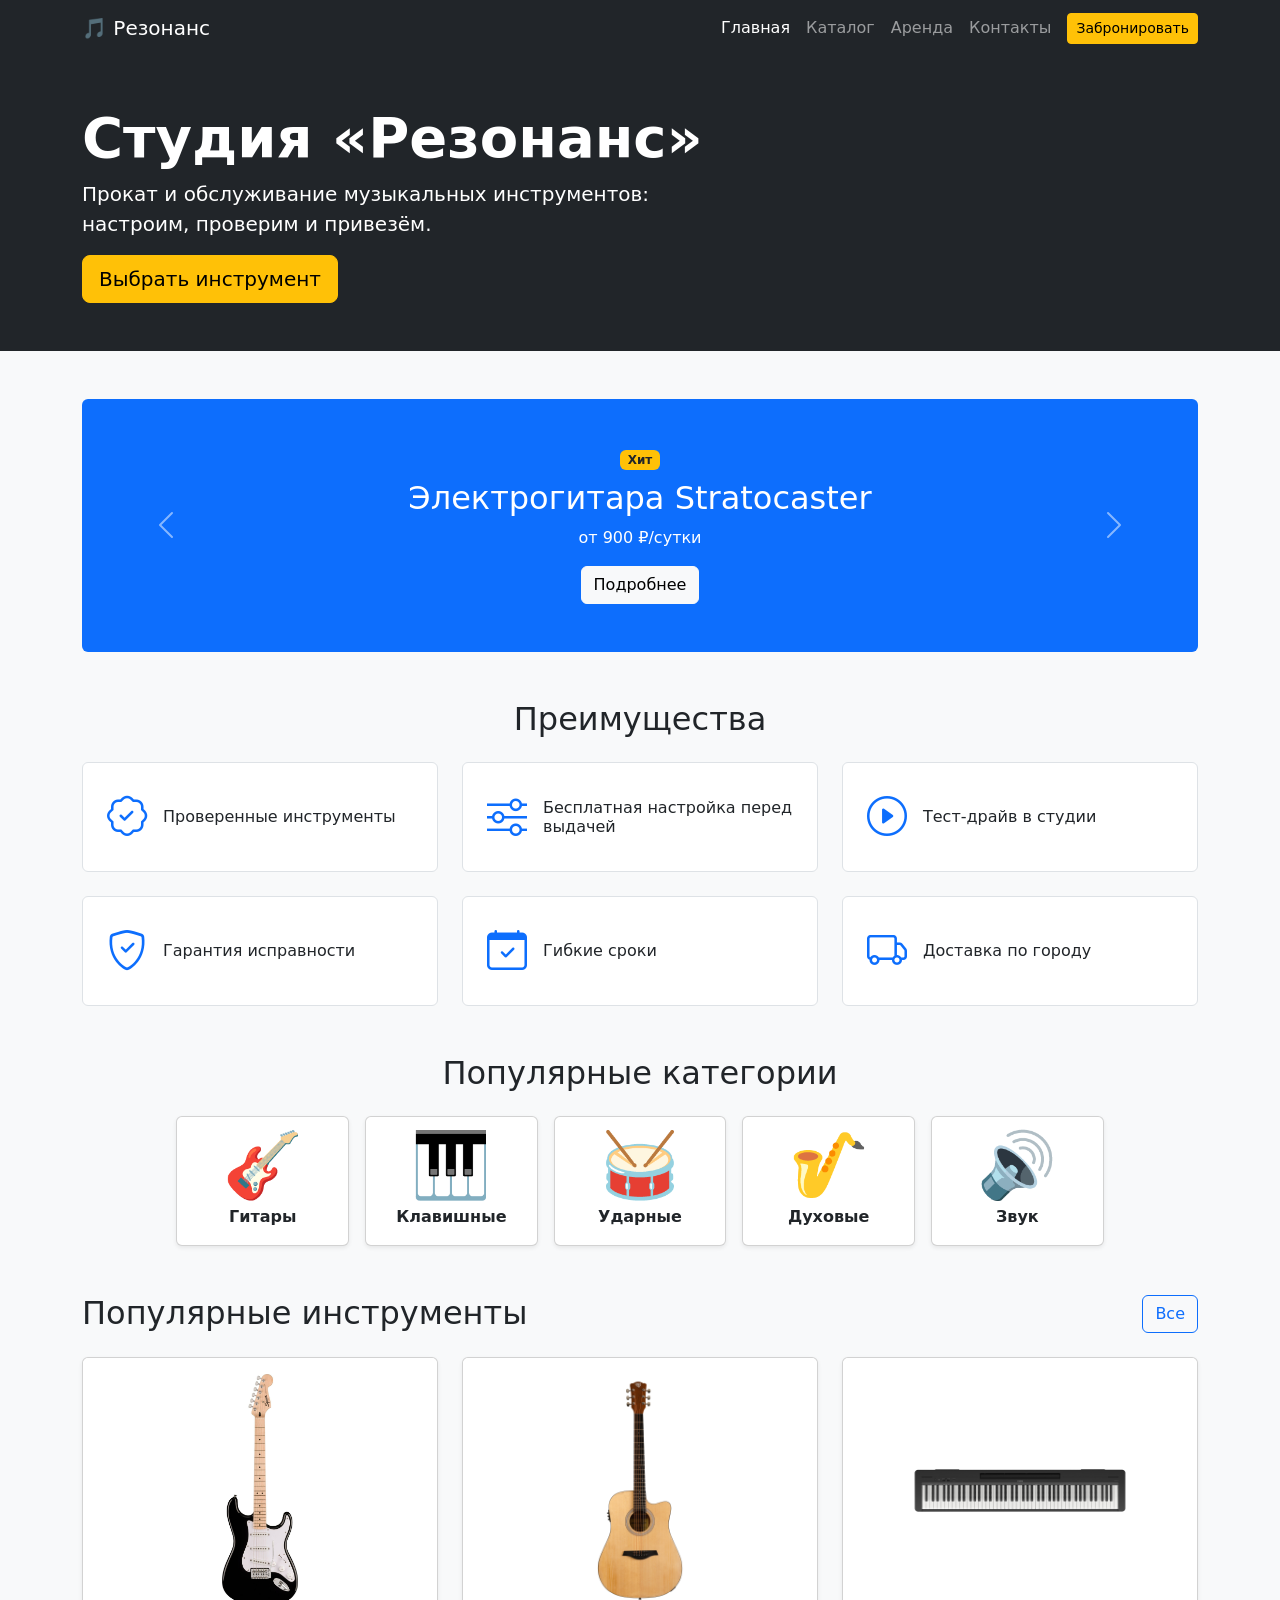
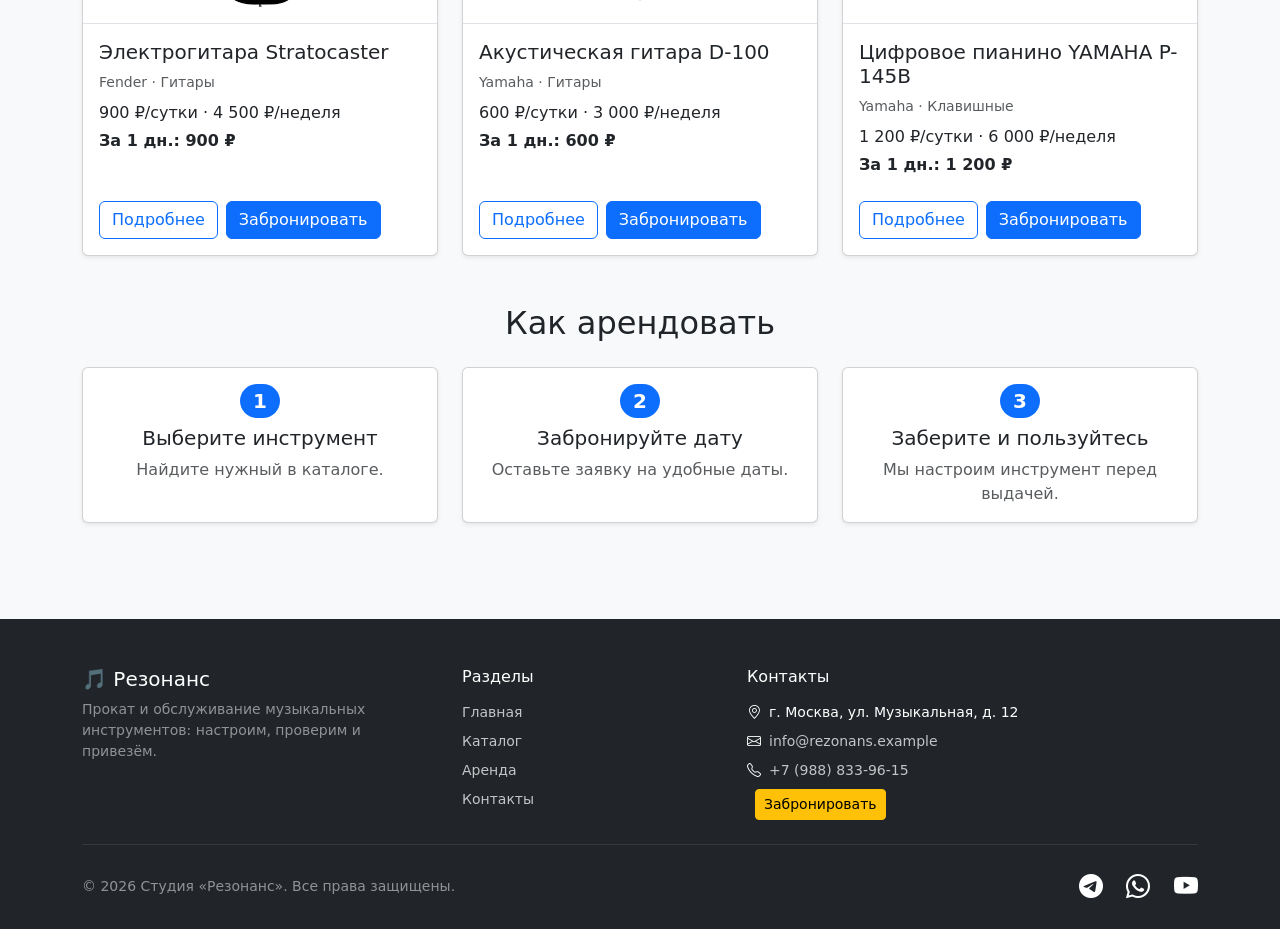
==== commit 30304ff6: "Add files via upload" ====
--- a/index.html
+++ b/index.html
@@ -1,255 +1,229 @@
-<!DOCTYPE html>
-<html lang="ru">
-<head>
-  <meta charset="UTF-8">
-  <meta name="viewport" content="width=device-width, initial-scale=1">
-  <title>Главная — Резонанс</title>
-  <link href="https://cdn.jsdelivr.net/npm/bootstrap@5.3.8/dist/css/bootstrap.min.css" rel="stylesheet">
-  <link href="https://cdn.jsdelivr.net/npm/bootstrap-icons@1.11.3/font/bootstrap-icons.min.css" rel="stylesheet">
-  <link rel="stylesheet" href="css/custom.css">
-</head>
-<body class="bg-light d-flex flex-column min-vh-100" data-p="index">
-  <header id="nav">
-    <nav class="navbar navbar-expand-lg navbar-dark bg-dark">
-      <div class="container">
-        <a class="navbar-brand" href="index.html">🎵 Резонанс</a>
-        <button class="navbar-toggler" data-bs-toggle="collapse" data-bs-target="#mainNav" aria-controls="mainNav" aria-expanded="false" aria-label="Переключить навигацию">
-          <span class="navbar-toggler-icon"></span>
-        </button>
-        <div class="collapse navbar-collapse" id="mainNav">
-          <ul class="navbar-nav ms-auto align-items-lg-center">
-            <li class="nav-item"><a class="nav-link active" aria-current="page" href="index.html">Главная</a></li>
-            <li class="nav-item"><a class="nav-link" href="catalog.html">Каталог</a></li>
-            <li class="nav-item"><a class="nav-link" href="rent.html">Аренда</a></li>
-<<<<<<< HEAD
-            <li class="nav-item"><a class="nav-link" href="contacts.html">Отзывы и контакты</a></li>
-=======
-            <li class="nav-item"><a class="nav-link" href="contacts.html">Контакты</a></li>
->>>>>>> d288aae (Update 3)
-            <li class="nav-item ms-lg-2"><a class="btn btn-warning btn-sm" href="order.html">Забронировать</a></li>
-          </ul>
-        </div>
-      </div>
-    </nav>
-  </header>
-  <main class="flex-grow-1">
-
-    <section class="bg-dark text-white py-5">
-      <div class="container">
-        <div class="row align-items-center g-4">
-          <div class="col-12 col-lg-7">
-            <h1 class="display-4 fw-bold">Студия «Резонанс»</h1>
-            <p class="lead">Прокат и обслуживание музыкальных инструментов: настроим, проверим и привезём.</p>
-            <a class="btn btn-warning btn-lg" href="catalog.html">Выбрать инструмент</a>
-          </div>
-        </div>
-      </div>
-    </section>
-
-    <section class="container my-5">
-      <div id="promo" class="carousel slide" data-bs-ride="carousel">
-        <div class="carousel-inner rounded">
-          <div class="carousel-item active">
-            <div class="bg-primary text-white p-5 text-center">
-              <span class="badge bg-warning text-dark">Хит</span>
-              <h2 class="mt-2">Электрогитара Stratocaster</h2>
-              <p>от 900 ₽/сутки</p>
-              <a class="btn btn-light" href="product.html?id=2">Подробнее</a>
-            </div>
-          </div>
-          <div class="carousel-item">
-            <div class="bg-success text-white p-5 text-center">
-              <span class="badge bg-light text-success">Акция</span>
-              <h2 class="mt-2">Неделя по цене 5 суток</h2>
-              <p>На все клавишные до конца месяца</p>
-              <a class="btn btn-light" href="rent.html">Условия аренды</a>
-            </div>
-          </div>
-          <div class="carousel-item">
-            <div class="bg-danger text-white p-5 text-center">
-              <span class="badge bg-light text-danger">−20%</span>
-              <h2 class="mt-2">Ударные для репетиций</h2>
-              <p>Доставка и сборка в подарок</p>
-              <a class="btn btn-light" href="catalog.html">В каталог</a>
-            </div>
-          </div>
-        </div>
-        <button class="carousel-control-prev" type="button" data-bs-target="#promo" data-bs-slide="prev">
-          <span class="carousel-control-prev-icon"></span>
-          <span class="visually-hidden">Назад</span>
-        </button>
-        <button class="carousel-control-next" type="button" data-bs-target="#promo" data-bs-slide="next">
-          <span class="carousel-control-next-icon"></span>
-          <span class="visually-hidden">Вперёд</span>
-        </button>
-      </div>
-    </section>
-
-    <section class="container my-5">
-      <h2 class="text-center mb-4">Преимущества</h2>
-      <div class="row g-4">
-        <div class="col-12 col-md-6 col-lg-4"><div class="p-4 border rounded bg-white h-100 d-flex gap-3 align-items-center"><i class="bi bi-patch-check fs-1 text-primary"></i><h3 class="h6 mb-0">Проверенные инструменты</h3></div></div>
-        <div class="col-12 col-md-6 col-lg-4"><div class="p-4 border rounded bg-white h-100 d-flex gap-3 align-items-center"><i class="bi bi-sliders fs-1 text-primary"></i><h3 class="h6 mb-0">Бесплатная настройка перед выдачей</h3></div></div>
-        <div class="col-12 col-md-6 col-lg-4"><div class="p-4 border rounded bg-white h-100 d-flex gap-3 align-items-center"><i class="bi bi-play-circle fs-1 text-primary"></i><h3 class="h6 mb-0">Тест-драйв в студии</h3></div></div>
-        <div class="col-12 col-md-6 col-lg-4"><div class="p-4 border rounded bg-white h-100 d-flex gap-3 align-items-center"><i class="bi bi-shield-check fs-1 text-primary"></i><h3 class="h6 mb-0">Гарантия исправности</h3></div></div>
-        <div class="col-12 col-md-6 col-lg-4"><div class="p-4 border rounded bg-white h-100 d-flex gap-3 align-items-center"><i class="bi bi-calendar-check fs-1 text-primary"></i><h3 class="h6 mb-0">Гибкие сроки</h3></div></div>
-        <div class="col-12 col-md-6 col-lg-4"><div class="p-4 border rounded bg-white h-100 d-flex gap-3 align-items-center"><i class="bi bi-truck fs-1 text-primary"></i><h3 class="h6 mb-0">Доставка по городу</h3></div></div>
-      </div>
-    </section>
-
-    <section class="container my-5">
-      <h2 class="text-center mb-4">Популярные категории</h2>
-      <div class="row g-3 justify-content-center">
-        <div class="col-6 col-md-4 col-lg-2"><a class="card text-center text-decoration-none shadow-sm h-100" href="catalog.html?cat=g"><div class="card-body"><div class="emoji">🎸</div><div class="fw-semibold mt-2">Гитары</div></div></a></div>
-        <div class="col-6 col-md-4 col-lg-2"><a class="card text-center text-decoration-none shadow-sm h-100" href="catalog.html?cat=k"><div class="card-body"><div class="emoji">🎹</div><div class="fw-semibold mt-2">Клавишные</div></div></a></div>
-        <div class="col-6 col-md-4 col-lg-2"><a class="card text-center text-decoration-none shadow-sm h-100" href="catalog.html?cat=d"><div class="card-body"><div class="emoji">🥁</div><div class="fw-semibold mt-2">Ударные</div></div></a></div>
-        <div class="col-6 col-md-4 col-lg-2"><a class="card text-center text-decoration-none shadow-sm h-100" href="catalog.html?cat=w"><div class="card-body"><div class="emoji">🎷</div><div class="fw-semibold mt-2">Духовые</div></div></a></div>
-        <div class="col-6 col-md-4 col-lg-2"><a class="card text-center text-decoration-none shadow-sm h-100" href="catalog.html?cat=a"><div class="card-body"><div class="emoji">🔊</div><div class="fw-semibold mt-2">Звук</div></div></a></div>
-      </div>
-    </section>
-
-    <section class="container my-5" id="popular">
-      <div class="d-flex justify-content-between align-items-center mb-4">
-        <h2 class="mb-0">Популярные инструменты</h2>
-        <a class="btn btn-outline-primary" href="catalog.html">Все</a>
-      </div>
-      <div class="row g-4" id="pop">
-
-        <div class="col-12 col-md-6 col-lg-4">
-          <div class="card h-100 shadow-sm">
-<<<<<<< HEAD
-            <div class="bg-body-secondary text-center py-4 emoji">🎸</div>
-=======
-            <div class="ratio ratio-4x3 bg-white border-bottom rounded-top">
-              <img src="images/Stratocaster.jpg" class="card-img-top object-fit-contain p-3" alt="Электрогитара Stratocaster" loading="lazy">
-            </div>
->>>>>>> d288aae (Update 3)
-            <div class="card-body d-flex flex-column">
-              <div class="d-flex justify-content-between gap-2">
-                <h2 class="h5 card-title">Электрогитара Stratocaster</h2>
-              </div>
-              <p class="text-muted small mb-2">Fender · Гитары</p>
-              <p class="mb-1">900 ₽/сутки · 4 500 ₽/неделя</p>
-              <p class="fw-bold">За 1 дн.: 900 ₽</p>
-              <div class="mt-auto d-flex flex-wrap gap-2 pt-2">
-                <a class="btn btn-outline-primary" href="product.html?id=2">Подробнее</a>
-                <a class="btn btn-primary" href="order.html?id=2">Забронировать</a>
-              </div>
-            </div>
-          </div>
-        </div>
-
-        <div class="col-12 col-md-6 col-lg-4">
-          <div class="card h-100 shadow-sm">
-<<<<<<< HEAD
-            <div class="bg-body-secondary text-center py-4 emoji">🎸</div>
-=======
-            <div class="ratio ratio-4x3 bg-white border-bottom rounded-top">
-              <img src="images/%D0%90%D0%BA%D1%83%D1%81%D1%82%D0%B8%D1%87%D0%B5%D1%81%D0%BA%D0%B0%D1%8F%20%D0%B3%D0%B8%D1%82%D0%B0%D1%80%D0%B0%20D-100.jpg" class="card-img-top object-fit-contain p-3" alt="Акустическая гитара D-100" loading="lazy">
-            </div>
->>>>>>> d288aae (Update 3)
-            <div class="card-body d-flex flex-column">
-              <div class="d-flex justify-content-between gap-2">
-                <h2 class="h5 card-title">Акустическая гитара D-100</h2>
-              </div>
-              <p class="text-muted small mb-2">Yamaha · Гитары</p>
-              <p class="mb-1">600 ₽/сутки · 3 000 ₽/неделя</p>
-              <p class="fw-bold">За 1 дн.: 600 ₽</p>
-              <div class="mt-auto d-flex flex-wrap gap-2 pt-2">
-                <a class="btn btn-outline-primary" href="product.html?id=1">Подробнее</a>
-                <a class="btn btn-primary" href="order.html?id=1">Забронировать</a>
-              </div>
-            </div>
-          </div>
-        </div>
-
-        <div class="col-12 col-md-6 col-lg-4">
-          <div class="card h-100 shadow-sm">
-<<<<<<< HEAD
-            <div class="bg-body-secondary text-center py-4 emoji">🎹</div>
-            <div class="card-body d-flex flex-column">
-              <div class="d-flex justify-content-between gap-2">
-                <h2 class="h5 card-title">Цифровое пианино P-45</h2>
-=======
-            <div class="ratio ratio-4x3 bg-white border-bottom rounded-top">
-              <img src="images/%D0%A6%D0%B8%D1%84%D1%80%D0%BE%D0%B2%D0%BE%D0%B5%20%D0%BF%D0%B8%D0%B0%D0%BD%D0%B8%D0%BD%D0%BE%20YAMAHA%20P-145B.jpg" class="card-img-top object-fit-contain p-3" alt="Цифровое пианино YAMAHA P-145B" loading="lazy">
-            </div>
-            <div class="card-body d-flex flex-column">
-              <div class="d-flex justify-content-between gap-2">
-                <h2 class="h5 card-title">Цифровое пианино YAMAHA P-145B</h2>
->>>>>>> d288aae (Update 3)
-              </div>
-              <p class="text-muted small mb-2">Yamaha · Клавишные</p>
-              <p class="mb-1">1 200 ₽/сутки · 6 000 ₽/неделя</p>
-              <p class="fw-bold">За 1 дн.: 1 200 ₽</p>
-              <div class="mt-auto d-flex flex-wrap gap-2 pt-2">
-                <a class="btn btn-outline-primary" href="product.html?id=4">Подробнее</a>
-                <a class="btn btn-primary" href="order.html?id=4">Забронировать</a>
-              </div>
-            </div>
-          </div>
-        </div>
-
-      </div>
-    </section>
-
-    <section class="container my-5">
-      <h2 class="text-center mb-4">Как арендовать</h2>
-      <div class="row g-4">
-        <div class="col-12 col-md-4"><div class="card h-100 text-center shadow-sm"><div class="card-body"><span class="badge rounded-pill bg-primary fs-5 mb-2">1</span><h3 class="h5">Выберите инструмент</h3><p class="text-muted mb-0">Найдите нужный в каталоге.</p></div></div></div>
-        <div class="col-12 col-md-4"><div class="card h-100 text-center shadow-sm"><div class="card-body"><span class="badge rounded-pill bg-primary fs-5 mb-2">2</span><h3 class="h5">Забронируйте дату</h3><p class="text-muted mb-0">Оставьте заявку на удобные даты.</p></div></div></div>
-        <div class="col-12 col-md-4"><div class="card h-100 text-center shadow-sm"><div class="card-body"><span class="badge rounded-pill bg-primary fs-5 mb-2">3</span><h3 class="h5">Заберите и пользуйтесь</h3><p class="text-muted mb-0">Мы настроим инструмент перед выдачей.</p></div></div></div>
-      </div>
-    </section>
-
-  </main>
-  <footer id="foot">
-<<<<<<< HEAD
-    <div class="bg-dark text-white py-4 mt-5">
-      <div class="container">
-        <div class="row align-items-center g-3">
-          <div class="col-12 col-md-6">© 2026 Студия «Резонанс». Учебный проект.</div>
-=======
-    <div class="bg-dark text-white pt-5 pb-4 mt-5">
-      <div class="container">
-        <div class="row g-4">
-          <div class="col-12 col-md-4">
-            <a class="h5 text-white text-decoration-none d-inline-block mb-2" href="index.html">🎵 Резонанс</a>
-            <p class="text-white-50 small mb-0">Прокат и обслуживание музыкальных инструментов: настроим, проверим и привезём.</p>
-          </div>
-          <nav class="col-6 col-md-3" aria-label="Разделы сайта">
-            <h2 class="h6 mb-3">Разделы</h2>
-            <ul class="list-unstyled small mb-0">
-              <li class="mb-2"><a class="link-light link-opacity-75 link-opacity-100-hover text-decoration-none" href="index.html">Главная</a></li>
-              <li class="mb-2"><a class="link-light link-opacity-75 link-opacity-100-hover text-decoration-none" href="catalog.html">Каталог</a></li>
-              <li class="mb-2"><a class="link-light link-opacity-75 link-opacity-100-hover text-decoration-none" href="rent.html">Аренда</a></li>
-              <li class="mb-2"><a class="link-light link-opacity-75 link-opacity-100-hover text-decoration-none" href="contacts.html">Контакты</a></li>
-            </ul>
-          </nav>
-          <div class="col-6 col-md-5">
-            <h2 class="h6 mb-3">Контакты</h2>
-            <ul class="list-unstyled small mb-0">
-              <li class="mb-2"><i class="bi bi-geo-alt me-2"></i>г. Москва, ул. Музыкальная, д. 12</li>
-              <li class="mb-2"><i class="bi bi-envelope me-2"></i><a class="link-light link-opacity-75 link-opacity-100-hover text-decoration-none" href="mailto:info@rezonans.example">info@rezonans.example</a></li>
-              <li class="mb-2"><i class="bi bi-telephone me-2"></i><a class="link-light link-opacity-75 link-opacity-100-hover text-decoration-none" href="tel:+79000000000">+7 (988) 833-96-15</a></li>
-              <li class="nav-item ms-lg-2"><a class="btn btn-warning btn-sm" href="order.html">Забронировать</a></li>
-            </ul>
-          </div>
-        </div>
-        <hr class="border-secondary my-4">
-        <div class="d-flex flex-column flex-md-row justify-content-between align-items-center gap-3">
-          <div class="small text-white-50">© 2026 Студия «Резонанс». Все права защищены.</div>
-          <div class="fs-4">
-            <a class="text-white me-3" href="#" aria-label="Telegram"><i class="bi bi-telegram"></i></a>
-            <a class="text-white me-3" href="#" aria-label="WhatsApp"><i class="bi bi-whatsapp"></i></a>
-            <a class="text-white" href="#" aria-label="YouTube"><i class="bi bi-youtube"></i></a>
-          </div>
->>>>>>> d288aae (Update 3)
-        </div>
-      </div>
-    </div>
-  </footer>
-  <script src="https://cdn.jsdelivr.net/npm/bootstrap@5.3.8/dist/js/bootstrap.bundle.min.js"></script>
-  <script src="js/app.js"></script>
-</body>
+<!DOCTYPE html>
+<html lang="ru">
+<head>
+  <meta charset="UTF-8">
+  <meta name="viewport" content="width=device-width, initial-scale=1">
+  <title>Главная — Резонанс</title>
+  <link href="https://cdn.jsdelivr.net/npm/bootstrap@5.3.8/dist/css/bootstrap.min.css" rel="stylesheet">
+  <link href="https://cdn.jsdelivr.net/npm/bootstrap-icons@1.11.3/font/bootstrap-icons.min.css" rel="stylesheet">
+  <link rel="stylesheet" href="css/custom.css">
+</head>
+<body class="bg-light d-flex flex-column min-vh-100" data-p="index">
+  <header id="nav">
+    <nav class="navbar navbar-expand-lg navbar-dark bg-dark">
+      <div class="container">
+        <a class="navbar-brand" href="index.html">🎵 Резонанс</a>
+        <button class="navbar-toggler" data-bs-toggle="collapse" data-bs-target="#mainNav" aria-controls="mainNav" aria-expanded="false" aria-label="Переключить навигацию">
+          <span class="navbar-toggler-icon"></span>
+        </button>
+        <div class="collapse navbar-collapse" id="mainNav">
+          <ul class="navbar-nav ms-auto align-items-lg-center">
+            <li class="nav-item"><a class="nav-link active" aria-current="page" href="index.html">Главная</a></li>
+            <li class="nav-item"><a class="nav-link" href="catalog.html">Каталог</a></li>
+            <li class="nav-item"><a class="nav-link" href="rent.html">Аренда</a></li>
+            <li class="nav-item"><a class="nav-link" href="contacts.html">Контакты</a></li>
+            <li class="nav-item ms-lg-2"><a class="btn btn-warning btn-sm" href="order.html">Забронировать</a></li>
+          </ul>
+        </div>
+      </div>
+    </nav>
+  </header>
+  <main class="flex-grow-1">
+
+    <section class="bg-dark text-white py-5">
+      <div class="container">
+        <div class="row align-items-center g-4">
+          <div class="col-12 col-lg-7">
+            <h1 class="display-4 fw-bold">Студия «Резонанс»</h1>
+            <p class="lead">Прокат и обслуживание музыкальных инструментов: настроим, проверим и привезём.</p>
+            <a class="btn btn-warning btn-lg" href="catalog.html">Выбрать инструмент</a>
+          </div>
+        </div>
+      </div>
+    </section>
+
+    <section class="container my-5">
+      <div id="promo" class="carousel slide" data-bs-ride="carousel">
+        <div class="carousel-inner rounded">
+          <div class="carousel-item active">
+            <div class="bg-primary text-white p-5 text-center">
+              <span class="badge bg-warning text-dark">Хит</span>
+              <h2 class="mt-2">Электрогитара Stratocaster</h2>
+              <p>от 900 ₽/сутки</p>
+              <a class="btn btn-light" href="product.html?id=2">Подробнее</a>
+            </div>
+          </div>
+          <div class="carousel-item">
+            <div class="bg-success text-white p-5 text-center">
+              <span class="badge bg-light text-success">Акция</span>
+              <h2 class="mt-2">Неделя по цене 5 суток</h2>
+              <p>На все клавишные до конца месяца</p>
+              <a class="btn btn-light" href="rent.html">Условия аренды</a>
+            </div>
+          </div>
+          <div class="carousel-item">
+            <div class="bg-danger text-white p-5 text-center">
+              <span class="badge bg-light text-danger">−20%</span>
+              <h2 class="mt-2">Ударные для репетиций</h2>
+              <p>Доставка и сборка в подарок</p>
+              <a class="btn btn-light" href="catalog.html">В каталог</a>
+            </div>
+          </div>
+        </div>
+        <button class="carousel-control-prev" type="button" data-bs-target="#promo" data-bs-slide="prev">
+          <span class="carousel-control-prev-icon"></span>
+          <span class="visually-hidden">Назад</span>
+        </button>
+        <button class="carousel-control-next" type="button" data-bs-target="#promo" data-bs-slide="next">
+          <span class="carousel-control-next-icon"></span>
+          <span class="visually-hidden">Вперёд</span>
+        </button>
+      </div>
+    </section>
+
+    <section class="container my-5">
+      <h2 class="text-center mb-4">Преимущества</h2>
+      <div class="row g-4">
+        <div class="col-12 col-md-6 col-lg-4"><div class="p-4 border rounded bg-white h-100 d-flex gap-3 align-items-center"><i class="bi bi-patch-check fs-1 text-primary"></i><h3 class="h6 mb-0">Проверенные инструменты</h3></div></div>
+        <div class="col-12 col-md-6 col-lg-4"><div class="p-4 border rounded bg-white h-100 d-flex gap-3 align-items-center"><i class="bi bi-sliders fs-1 text-primary"></i><h3 class="h6 mb-0">Бесплатная настройка перед выдачей</h3></div></div>
+        <div class="col-12 col-md-6 col-lg-4"><div class="p-4 border rounded bg-white h-100 d-flex gap-3 align-items-center"><i class="bi bi-play-circle fs-1 text-primary"></i><h3 class="h6 mb-0">Тест-драйв в студии</h3></div></div>
+        <div class="col-12 col-md-6 col-lg-4"><div class="p-4 border rounded bg-white h-100 d-flex gap-3 align-items-center"><i class="bi bi-shield-check fs-1 text-primary"></i><h3 class="h6 mb-0">Гарантия исправности</h3></div></div>
+        <div class="col-12 col-md-6 col-lg-4"><div class="p-4 border rounded bg-white h-100 d-flex gap-3 align-items-center"><i class="bi bi-calendar-check fs-1 text-primary"></i><h3 class="h6 mb-0">Гибкие сроки</h3></div></div>
+        <div class="col-12 col-md-6 col-lg-4"><div class="p-4 border rounded bg-white h-100 d-flex gap-3 align-items-center"><i class="bi bi-truck fs-1 text-primary"></i><h3 class="h6 mb-0">Доставка по городу</h3></div></div>
+      </div>
+    </section>
+
+    <section class="container my-5">
+      <h2 class="text-center mb-4">Популярные категории</h2>
+      <div class="row g-3 justify-content-center">
+        <div class="col-6 col-md-4 col-lg-2"><a class="card text-center text-decoration-none shadow-sm h-100" href="catalog.html?cat=g"><div class="card-body"><div class="emoji">🎸</div><div class="fw-semibold mt-2">Гитары</div></div></a></div>
+        <div class="col-6 col-md-4 col-lg-2"><a class="card text-center text-decoration-none shadow-sm h-100" href="catalog.html?cat=k"><div class="card-body"><div class="emoji">🎹</div><div class="fw-semibold mt-2">Клавишные</div></div></a></div>
+        <div class="col-6 col-md-4 col-lg-2"><a class="card text-center text-decoration-none shadow-sm h-100" href="catalog.html?cat=d"><div class="card-body"><div class="emoji">🥁</div><div class="fw-semibold mt-2">Ударные</div></div></a></div>
+        <div class="col-6 col-md-4 col-lg-2"><a class="card text-center text-decoration-none shadow-sm h-100" href="catalog.html?cat=w"><div class="card-body"><div class="emoji">🎷</div><div class="fw-semibold mt-2">Духовые</div></div></a></div>
+        <div class="col-6 col-md-4 col-lg-2"><a class="card text-center text-decoration-none shadow-sm h-100" href="catalog.html?cat=a"><div class="card-body"><div class="emoji">🔊</div><div class="fw-semibold mt-2">Звук</div></div></a></div>
+      </div>
+    </section>
+
+    <section class="container my-5" id="popular">
+      <div class="d-flex justify-content-between align-items-center mb-4">
+        <h2 class="mb-0">Популярные инструменты</h2>
+        <a class="btn btn-outline-primary" href="catalog.html">Все</a>
+      </div>
+      <div class="row g-4" id="pop">
+
+        <div class="col-12 col-md-6 col-lg-4">
+          <div class="card h-100 shadow-sm">
+            <div class="ratio ratio-4x3 bg-white border-bottom rounded-top">
+              <img src="images/Stratocaster.jpg" class="card-img-top object-fit-contain p-3" alt="Электрогитара Stratocaster" loading="lazy">
+            </div>
+            <div class="card-body d-flex flex-column">
+              <div class="d-flex justify-content-between gap-2">
+                <h2 class="h5 card-title">Электрогитара Stratocaster</h2>
+              </div>
+              <p class="text-muted small mb-2">Fender · Гитары</p>
+              <p class="mb-1">900 ₽/сутки · 4 500 ₽/неделя</p>
+              <p class="fw-bold">За 1 дн.: 900 ₽</p>
+              <div class="mt-auto d-flex flex-wrap gap-2 pt-2">
+                <a class="btn btn-outline-primary" href="product.html?id=2">Подробнее</a>
+                <a class="btn btn-primary" href="order.html?id=2">Забронировать</a>
+              </div>
+            </div>
+          </div>
+        </div>
+
+        <div class="col-12 col-md-6 col-lg-4">
+          <div class="card h-100 shadow-sm">
+            <div class="ratio ratio-4x3 bg-white border-bottom rounded-top">
+              <img src="images/%D0%90%D0%BA%D1%83%D1%81%D1%82%D0%B8%D1%87%D0%B5%D1%81%D0%BA%D0%B0%D1%8F%20%D0%B3%D0%B8%D1%82%D0%B0%D1%80%D0%B0%20D-100.jpg" class="card-img-top object-fit-contain p-3" alt="Акустическая гитара D-100" loading="lazy">
+            </div>
+            <div class="card-body d-flex flex-column">
+              <div class="d-flex justify-content-between gap-2">
+                <h2 class="h5 card-title">Акустическая гитара D-100</h2>
+              </div>
+              <p class="text-muted small mb-2">Yamaha · Гитары</p>
+              <p class="mb-1">600 ₽/сутки · 3 000 ₽/неделя</p>
+              <p class="fw-bold">За 1 дн.: 600 ₽</p>
+              <div class="mt-auto d-flex flex-wrap gap-2 pt-2">
+                <a class="btn btn-outline-primary" href="product.html?id=1">Подробнее</a>
+                <a class="btn btn-primary" href="order.html?id=1">Забронировать</a>
+              </div>
+            </div>
+          </div>
+        </div>
+
+        <div class="col-12 col-md-6 col-lg-4">
+          <div class="card h-100 shadow-sm">
+            <div class="ratio ratio-4x3 bg-white border-bottom rounded-top">
+              <img src="images/%D0%A6%D0%B8%D1%84%D1%80%D0%BE%D0%B2%D0%BE%D0%B5%20%D0%BF%D0%B8%D0%B0%D0%BD%D0%B8%D0%BD%D0%BE%20YAMAHA%20P-145B.jpg" class="card-img-top object-fit-contain p-3" alt="Цифровое пианино YAMAHA P-145B" loading="lazy">
+            </div>
+            <div class="card-body d-flex flex-column">
+              <div class="d-flex justify-content-between gap-2">
+                <h2 class="h5 card-title">Цифровое пианино YAMAHA P-145B</h2>
+              </div>
+              <p class="text-muted small mb-2">Yamaha · Клавишные</p>
+              <p class="mb-1">1 200 ₽/сутки · 6 000 ₽/неделя</p>
+              <p class="fw-bold">За 1 дн.: 1 200 ₽</p>
+              <div class="mt-auto d-flex flex-wrap gap-2 pt-2">
+                <a class="btn btn-outline-primary" href="product.html?id=4">Подробнее</a>
+                <a class="btn btn-primary" href="order.html?id=4">Забронировать</a>
+              </div>
+            </div>
+          </div>
+        </div>
+
+      </div>
+    </section>
+
+    <section class="container my-5">
+      <h2 class="text-center mb-4">Как арендовать</h2>
+      <div class="row g-4">
+        <div class="col-12 col-md-4"><div class="card h-100 text-center shadow-sm"><div class="card-body"><span class="badge rounded-pill bg-primary fs-5 mb-2">1</span><h3 class="h5">Выберите инструмент</h3><p class="text-muted mb-0">Найдите нужный в каталоге.</p></div></div></div>
+        <div class="col-12 col-md-4"><div class="card h-100 text-center shadow-sm"><div class="card-body"><span class="badge rounded-pill bg-primary fs-5 mb-2">2</span><h3 class="h5">Забронируйте дату</h3><p class="text-muted mb-0">Оставьте заявку на удобные даты.</p></div></div></div>
+        <div class="col-12 col-md-4"><div class="card h-100 text-center shadow-sm"><div class="card-body"><span class="badge rounded-pill bg-primary fs-5 mb-2">3</span><h3 class="h5">Заберите и пользуйтесь</h3><p class="text-muted mb-0">Мы настроим инструмент перед выдачей.</p></div></div></div>
+      </div>
+    </section>
+
+  </main>
+  <footer id="foot">
+    <div class="bg-dark text-white pt-5 pb-4 mt-5">
+      <div class="container">
+        <div class="row g-4">
+          <div class="col-12 col-md-4">
+            <a class="h5 text-white text-decoration-none d-inline-block mb-2" href="index.html">🎵 Резонанс</a>
+            <p class="text-white-50 small mb-0">Прокат и обслуживание музыкальных инструментов: настроим, проверим и привезём.</p>
+          </div>
+          <nav class="col-6 col-md-3" aria-label="Разделы сайта">
+            <h2 class="h6 mb-3">Разделы</h2>
+            <ul class="list-unstyled small mb-0">
+              <li class="mb-2"><a class="link-light link-opacity-75 link-opacity-100-hover text-decoration-none" href="index.html">Главная</a></li>
+              <li class="mb-2"><a class="link-light link-opacity-75 link-opacity-100-hover text-decoration-none" href="catalog.html">Каталог</a></li>
+              <li class="mb-2"><a class="link-light link-opacity-75 link-opacity-100-hover text-decoration-none" href="rent.html">Аренда</a></li>
+              <li class="mb-2"><a class="link-light link-opacity-75 link-opacity-100-hover text-decoration-none" href="contacts.html">Контакты</a></li>
+            </ul>
+          </nav>
+          <div class="col-6 col-md-5">
+            <h2 class="h6 mb-3">Контакты</h2>
+            <ul class="list-unstyled small mb-0">
+              <li class="mb-2"><i class="bi bi-geo-alt me-2"></i>г. Москва, ул. Музыкальная, д. 12</li>
+              <li class="mb-2"><i class="bi bi-envelope me-2"></i><a class="link-light link-opacity-75 link-opacity-100-hover text-decoration-none" href="mailto:info@rezonans.example">info@rezonans.example</a></li>
+              <li class="mb-2"><i class="bi bi-telephone me-2"></i><a class="link-light link-opacity-75 link-opacity-100-hover text-decoration-none" href="tel:+79000000000">+7 (988) 833-96-15</a></li>
+              <li class="nav-item ms-lg-2"><a class="btn btn-warning btn-sm" href="order.html">Забронировать</a></li>
+            </ul>
+          </div>
+        </div>
+        <hr class="border-secondary my-4">
+        <div class="d-flex flex-column flex-md-row justify-content-between align-items-center gap-3">
+          <div class="small text-white-50">© 2026 Студия «Резонанс». Все права защищены.</div>
+          <div class="fs-4">
+            <a class="text-white me-3" href="#" aria-label="Telegram"><i class="bi bi-telegram"></i></a>
+            <a class="text-white me-3" href="#" aria-label="WhatsApp"><i class="bi bi-whatsapp"></i></a>
+            <a class="text-white" href="#" aria-label="YouTube"><i class="bi bi-youtube"></i></a>
+          </div>
+        </div>
+      </div>
+    </div>
+  </footer>
+  <script src="https://cdn.jsdelivr.net/npm/bootstrap@5.3.8/dist/js/bootstrap.bundle.min.js"></script>
+  <script src="js/app.js"></script>
+</body>
 </html>
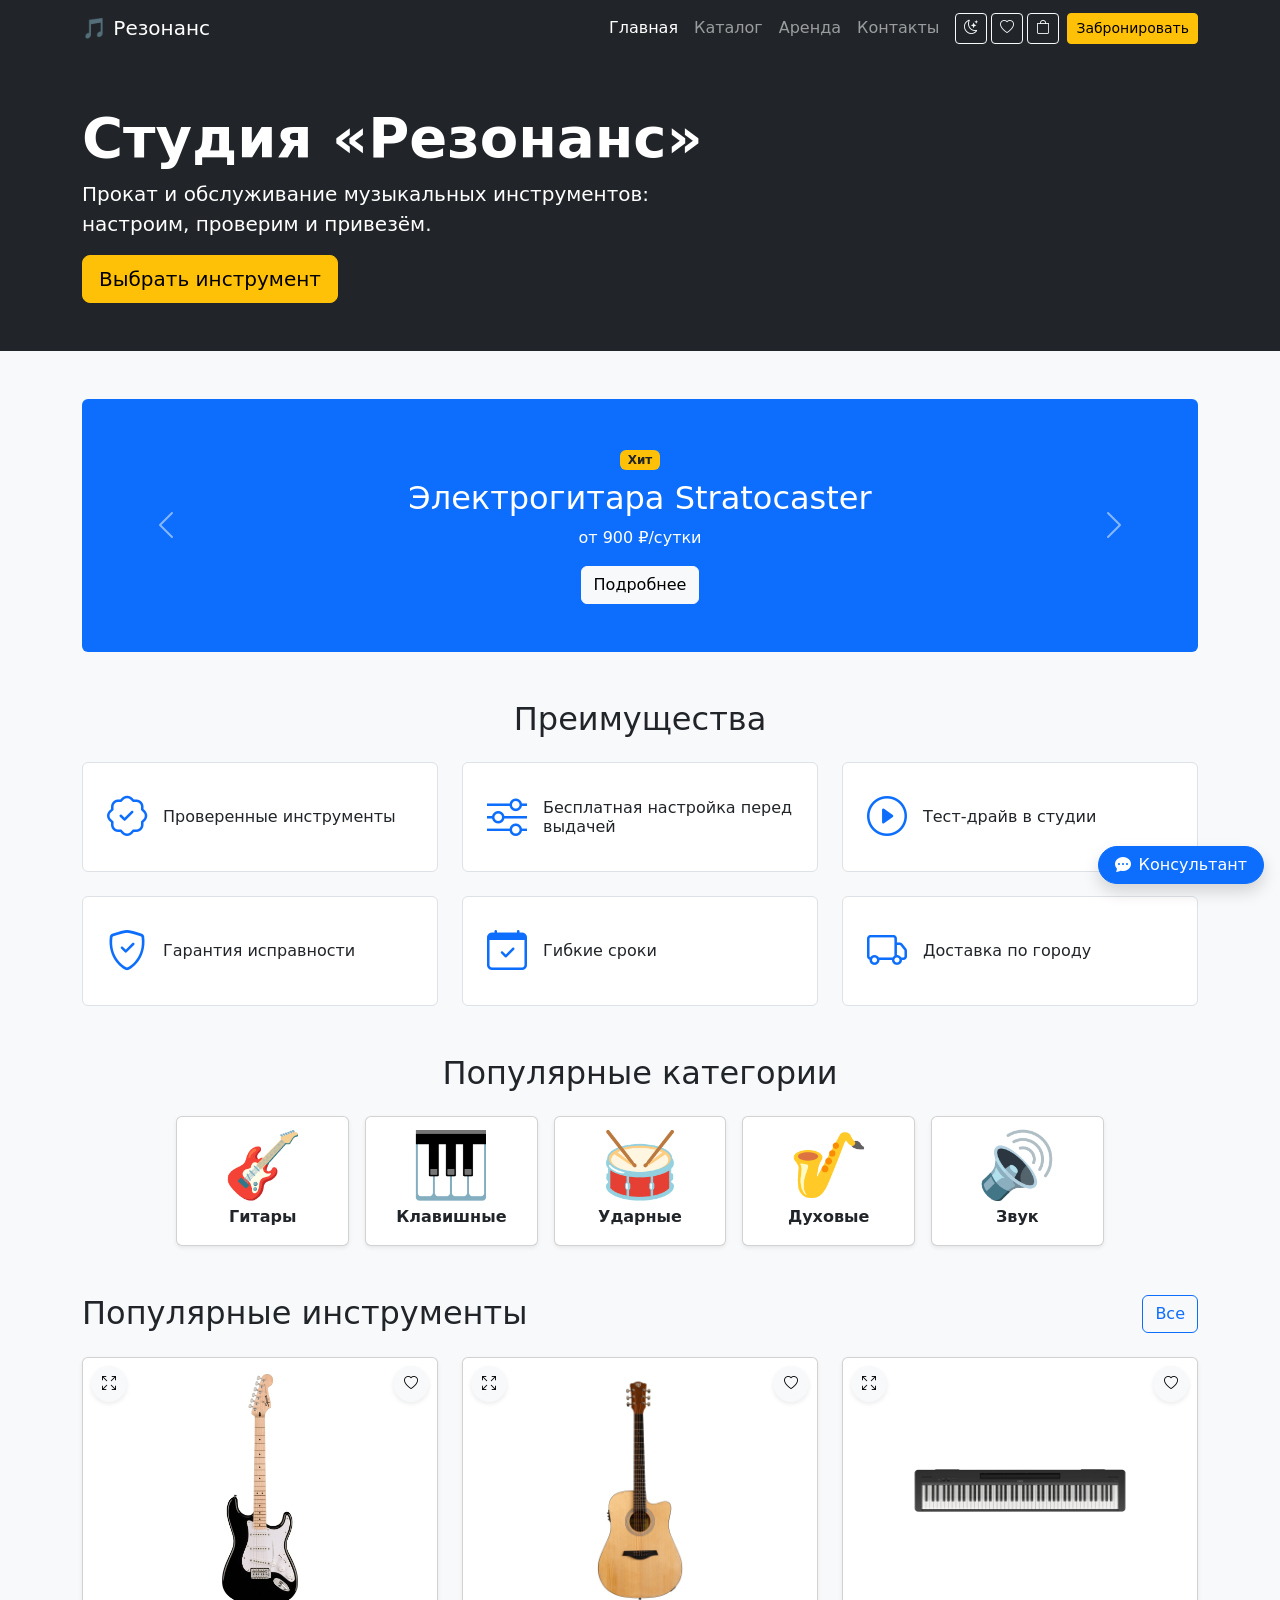
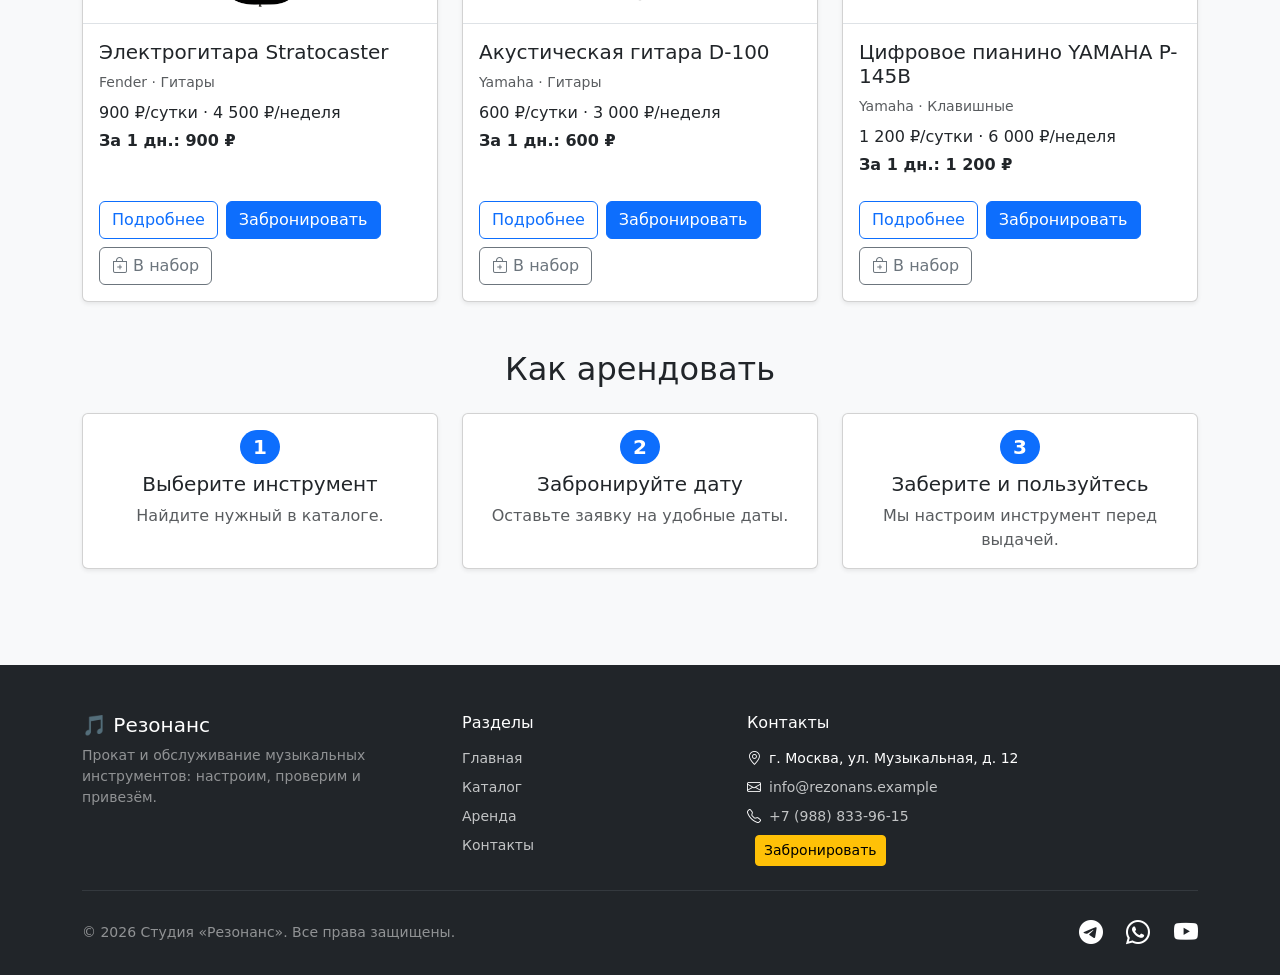
==== commit b5a76b5c: "V4" ====
--- a/index.html
+++ b/index.html
@@ -1,229 +1,230 @@
-<!DOCTYPE html>
-<html lang="ru">
-<head>
-  <meta charset="UTF-8">
-  <meta name="viewport" content="width=device-width, initial-scale=1">
-  <title>Главная — Резонанс</title>
-  <link href="https://cdn.jsdelivr.net/npm/bootstrap@5.3.8/dist/css/bootstrap.min.css" rel="stylesheet">
-  <link href="https://cdn.jsdelivr.net/npm/bootstrap-icons@1.11.3/font/bootstrap-icons.min.css" rel="stylesheet">
-  <link rel="stylesheet" href="css/custom.css">
-</head>
-<body class="bg-light d-flex flex-column min-vh-100" data-p="index">
-  <header id="nav">
-    <nav class="navbar navbar-expand-lg navbar-dark bg-dark">
-      <div class="container">
-        <a class="navbar-brand" href="index.html">🎵 Резонанс</a>
-        <button class="navbar-toggler" data-bs-toggle="collapse" data-bs-target="#mainNav" aria-controls="mainNav" aria-expanded="false" aria-label="Переключить навигацию">
-          <span class="navbar-toggler-icon"></span>
-        </button>
-        <div class="collapse navbar-collapse" id="mainNav">
-          <ul class="navbar-nav ms-auto align-items-lg-center">
-            <li class="nav-item"><a class="nav-link active" aria-current="page" href="index.html">Главная</a></li>
-            <li class="nav-item"><a class="nav-link" href="catalog.html">Каталог</a></li>
-            <li class="nav-item"><a class="nav-link" href="rent.html">Аренда</a></li>
-            <li class="nav-item"><a class="nav-link" href="contacts.html">Контакты</a></li>
-            <li class="nav-item ms-lg-2"><a class="btn btn-warning btn-sm" href="order.html">Забронировать</a></li>
-          </ul>
-        </div>
-      </div>
-    </nav>
-  </header>
-  <main class="flex-grow-1">
-
-    <section class="bg-dark text-white py-5">
-      <div class="container">
-        <div class="row align-items-center g-4">
-          <div class="col-12 col-lg-7">
-            <h1 class="display-4 fw-bold">Студия «Резонанс»</h1>
-            <p class="lead">Прокат и обслуживание музыкальных инструментов: настроим, проверим и привезём.</p>
-            <a class="btn btn-warning btn-lg" href="catalog.html">Выбрать инструмент</a>
-          </div>
-        </div>
-      </div>
-    </section>
-
-    <section class="container my-5">
-      <div id="promo" class="carousel slide" data-bs-ride="carousel">
-        <div class="carousel-inner rounded">
-          <div class="carousel-item active">
-            <div class="bg-primary text-white p-5 text-center">
-              <span class="badge bg-warning text-dark">Хит</span>
-              <h2 class="mt-2">Электрогитара Stratocaster</h2>
-              <p>от 900 ₽/сутки</p>
-              <a class="btn btn-light" href="product.html?id=2">Подробнее</a>
-            </div>
-          </div>
-          <div class="carousel-item">
-            <div class="bg-success text-white p-5 text-center">
-              <span class="badge bg-light text-success">Акция</span>
-              <h2 class="mt-2">Неделя по цене 5 суток</h2>
-              <p>На все клавишные до конца месяца</p>
-              <a class="btn btn-light" href="rent.html">Условия аренды</a>
-            </div>
-          </div>
-          <div class="carousel-item">
-            <div class="bg-danger text-white p-5 text-center">
-              <span class="badge bg-light text-danger">−20%</span>
-              <h2 class="mt-2">Ударные для репетиций</h2>
-              <p>Доставка и сборка в подарок</p>
-              <a class="btn btn-light" href="catalog.html">В каталог</a>
-            </div>
-          </div>
-        </div>
-        <button class="carousel-control-prev" type="button" data-bs-target="#promo" data-bs-slide="prev">
-          <span class="carousel-control-prev-icon"></span>
-          <span class="visually-hidden">Назад</span>
-        </button>
-        <button class="carousel-control-next" type="button" data-bs-target="#promo" data-bs-slide="next">
-          <span class="carousel-control-next-icon"></span>
-          <span class="visually-hidden">Вперёд</span>
-        </button>
-      </div>
-    </section>
-
-    <section class="container my-5">
-      <h2 class="text-center mb-4">Преимущества</h2>
-      <div class="row g-4">
-        <div class="col-12 col-md-6 col-lg-4"><div class="p-4 border rounded bg-white h-100 d-flex gap-3 align-items-center"><i class="bi bi-patch-check fs-1 text-primary"></i><h3 class="h6 mb-0">Проверенные инструменты</h3></div></div>
-        <div class="col-12 col-md-6 col-lg-4"><div class="p-4 border rounded bg-white h-100 d-flex gap-3 align-items-center"><i class="bi bi-sliders fs-1 text-primary"></i><h3 class="h6 mb-0">Бесплатная настройка перед выдачей</h3></div></div>
-        <div class="col-12 col-md-6 col-lg-4"><div class="p-4 border rounded bg-white h-100 d-flex gap-3 align-items-center"><i class="bi bi-play-circle fs-1 text-primary"></i><h3 class="h6 mb-0">Тест-драйв в студии</h3></div></div>
-        <div class="col-12 col-md-6 col-lg-4"><div class="p-4 border rounded bg-white h-100 d-flex gap-3 align-items-center"><i class="bi bi-shield-check fs-1 text-primary"></i><h3 class="h6 mb-0">Гарантия исправности</h3></div></div>
-        <div class="col-12 col-md-6 col-lg-4"><div class="p-4 border rounded bg-white h-100 d-flex gap-3 align-items-center"><i class="bi bi-calendar-check fs-1 text-primary"></i><h3 class="h6 mb-0">Гибкие сроки</h3></div></div>
-        <div class="col-12 col-md-6 col-lg-4"><div class="p-4 border rounded bg-white h-100 d-flex gap-3 align-items-center"><i class="bi bi-truck fs-1 text-primary"></i><h3 class="h6 mb-0">Доставка по городу</h3></div></div>
-      </div>
-    </section>
-
-    <section class="container my-5">
-      <h2 class="text-center mb-4">Популярные категории</h2>
-      <div class="row g-3 justify-content-center">
-        <div class="col-6 col-md-4 col-lg-2"><a class="card text-center text-decoration-none shadow-sm h-100" href="catalog.html?cat=g"><div class="card-body"><div class="emoji">🎸</div><div class="fw-semibold mt-2">Гитары</div></div></a></div>
-        <div class="col-6 col-md-4 col-lg-2"><a class="card text-center text-decoration-none shadow-sm h-100" href="catalog.html?cat=k"><div class="card-body"><div class="emoji">🎹</div><div class="fw-semibold mt-2">Клавишные</div></div></a></div>
-        <div class="col-6 col-md-4 col-lg-2"><a class="card text-center text-decoration-none shadow-sm h-100" href="catalog.html?cat=d"><div class="card-body"><div class="emoji">🥁</div><div class="fw-semibold mt-2">Ударные</div></div></a></div>
-        <div class="col-6 col-md-4 col-lg-2"><a class="card text-center text-decoration-none shadow-sm h-100" href="catalog.html?cat=w"><div class="card-body"><div class="emoji">🎷</div><div class="fw-semibold mt-2">Духовые</div></div></a></div>
-        <div class="col-6 col-md-4 col-lg-2"><a class="card text-center text-decoration-none shadow-sm h-100" href="catalog.html?cat=a"><div class="card-body"><div class="emoji">🔊</div><div class="fw-semibold mt-2">Звук</div></div></a></div>
-      </div>
-    </section>
-
-    <section class="container my-5" id="popular">
-      <div class="d-flex justify-content-between align-items-center mb-4">
-        <h2 class="mb-0">Популярные инструменты</h2>
-        <a class="btn btn-outline-primary" href="catalog.html">Все</a>
-      </div>
-      <div class="row g-4" id="pop">
-
-        <div class="col-12 col-md-6 col-lg-4">
-          <div class="card h-100 shadow-sm">
-            <div class="ratio ratio-4x3 bg-white border-bottom rounded-top">
-              <img src="images/Stratocaster.jpg" class="card-img-top object-fit-contain p-3" alt="Электрогитара Stratocaster" loading="lazy">
-            </div>
-            <div class="card-body d-flex flex-column">
-              <div class="d-flex justify-content-between gap-2">
-                <h2 class="h5 card-title">Электрогитара Stratocaster</h2>
-              </div>
-              <p class="text-muted small mb-2">Fender · Гитары</p>
-              <p class="mb-1">900 ₽/сутки · 4 500 ₽/неделя</p>
-              <p class="fw-bold">За 1 дн.: 900 ₽</p>
-              <div class="mt-auto d-flex flex-wrap gap-2 pt-2">
-                <a class="btn btn-outline-primary" href="product.html?id=2">Подробнее</a>
-                <a class="btn btn-primary" href="order.html?id=2">Забронировать</a>
-              </div>
-            </div>
-          </div>
-        </div>
-
-        <div class="col-12 col-md-6 col-lg-4">
-          <div class="card h-100 shadow-sm">
-            <div class="ratio ratio-4x3 bg-white border-bottom rounded-top">
-              <img src="images/%D0%90%D0%BA%D1%83%D1%81%D1%82%D0%B8%D1%87%D0%B5%D1%81%D0%BA%D0%B0%D1%8F%20%D0%B3%D0%B8%D1%82%D0%B0%D1%80%D0%B0%20D-100.jpg" class="card-img-top object-fit-contain p-3" alt="Акустическая гитара D-100" loading="lazy">
-            </div>
-            <div class="card-body d-flex flex-column">
-              <div class="d-flex justify-content-between gap-2">
-                <h2 class="h5 card-title">Акустическая гитара D-100</h2>
-              </div>
-              <p class="text-muted small mb-2">Yamaha · Гитары</p>
-              <p class="mb-1">600 ₽/сутки · 3 000 ₽/неделя</p>
-              <p class="fw-bold">За 1 дн.: 600 ₽</p>
-              <div class="mt-auto d-flex flex-wrap gap-2 pt-2">
-                <a class="btn btn-outline-primary" href="product.html?id=1">Подробнее</a>
-                <a class="btn btn-primary" href="order.html?id=1">Забронировать</a>
-              </div>
-            </div>
-          </div>
-        </div>
-
-        <div class="col-12 col-md-6 col-lg-4">
-          <div class="card h-100 shadow-sm">
-            <div class="ratio ratio-4x3 bg-white border-bottom rounded-top">
-              <img src="images/%D0%A6%D0%B8%D1%84%D1%80%D0%BE%D0%B2%D0%BE%D0%B5%20%D0%BF%D0%B8%D0%B0%D0%BD%D0%B8%D0%BD%D0%BE%20YAMAHA%20P-145B.jpg" class="card-img-top object-fit-contain p-3" alt="Цифровое пианино YAMAHA P-145B" loading="lazy">
-            </div>
-            <div class="card-body d-flex flex-column">
-              <div class="d-flex justify-content-between gap-2">
-                <h2 class="h5 card-title">Цифровое пианино YAMAHA P-145B</h2>
-              </div>
-              <p class="text-muted small mb-2">Yamaha · Клавишные</p>
-              <p class="mb-1">1 200 ₽/сутки · 6 000 ₽/неделя</p>
-              <p class="fw-bold">За 1 дн.: 1 200 ₽</p>
-              <div class="mt-auto d-flex flex-wrap gap-2 pt-2">
-                <a class="btn btn-outline-primary" href="product.html?id=4">Подробнее</a>
-                <a class="btn btn-primary" href="order.html?id=4">Забронировать</a>
-              </div>
-            </div>
-          </div>
-        </div>
-
-      </div>
-    </section>
-
-    <section class="container my-5">
-      <h2 class="text-center mb-4">Как арендовать</h2>
-      <div class="row g-4">
-        <div class="col-12 col-md-4"><div class="card h-100 text-center shadow-sm"><div class="card-body"><span class="badge rounded-pill bg-primary fs-5 mb-2">1</span><h3 class="h5">Выберите инструмент</h3><p class="text-muted mb-0">Найдите нужный в каталоге.</p></div></div></div>
-        <div class="col-12 col-md-4"><div class="card h-100 text-center shadow-sm"><div class="card-body"><span class="badge rounded-pill bg-primary fs-5 mb-2">2</span><h3 class="h5">Забронируйте дату</h3><p class="text-muted mb-0">Оставьте заявку на удобные даты.</p></div></div></div>
-        <div class="col-12 col-md-4"><div class="card h-100 text-center shadow-sm"><div class="card-body"><span class="badge rounded-pill bg-primary fs-5 mb-2">3</span><h3 class="h5">Заберите и пользуйтесь</h3><p class="text-muted mb-0">Мы настроим инструмент перед выдачей.</p></div></div></div>
-      </div>
-    </section>
-
-  </main>
-  <footer id="foot">
-    <div class="bg-dark text-white pt-5 pb-4 mt-5">
-      <div class="container">
-        <div class="row g-4">
-          <div class="col-12 col-md-4">
-            <a class="h5 text-white text-decoration-none d-inline-block mb-2" href="index.html">🎵 Резонанс</a>
-            <p class="text-white-50 small mb-0">Прокат и обслуживание музыкальных инструментов: настроим, проверим и привезём.</p>
-          </div>
-          <nav class="col-6 col-md-3" aria-label="Разделы сайта">
-            <h2 class="h6 mb-3">Разделы</h2>
-            <ul class="list-unstyled small mb-0">
-              <li class="mb-2"><a class="link-light link-opacity-75 link-opacity-100-hover text-decoration-none" href="index.html">Главная</a></li>
-              <li class="mb-2"><a class="link-light link-opacity-75 link-opacity-100-hover text-decoration-none" href="catalog.html">Каталог</a></li>
-              <li class="mb-2"><a class="link-light link-opacity-75 link-opacity-100-hover text-decoration-none" href="rent.html">Аренда</a></li>
-              <li class="mb-2"><a class="link-light link-opacity-75 link-opacity-100-hover text-decoration-none" href="contacts.html">Контакты</a></li>
-            </ul>
-          </nav>
-          <div class="col-6 col-md-5">
-            <h2 class="h6 mb-3">Контакты</h2>
-            <ul class="list-unstyled small mb-0">
-              <li class="mb-2"><i class="bi bi-geo-alt me-2"></i>г. Москва, ул. Музыкальная, д. 12</li>
-              <li class="mb-2"><i class="bi bi-envelope me-2"></i><a class="link-light link-opacity-75 link-opacity-100-hover text-decoration-none" href="mailto:info@rezonans.example">info@rezonans.example</a></li>
-              <li class="mb-2"><i class="bi bi-telephone me-2"></i><a class="link-light link-opacity-75 link-opacity-100-hover text-decoration-none" href="tel:+79000000000">+7 (988) 833-96-15</a></li>
-              <li class="nav-item ms-lg-2"><a class="btn btn-warning btn-sm" href="order.html">Забронировать</a></li>
-            </ul>
-          </div>
-        </div>
-        <hr class="border-secondary my-4">
-        <div class="d-flex flex-column flex-md-row justify-content-between align-items-center gap-3">
-          <div class="small text-white-50">© 2026 Студия «Резонанс». Все права защищены.</div>
-          <div class="fs-4">
-            <a class="text-white me-3" href="#" aria-label="Telegram"><i class="bi bi-telegram"></i></a>
-            <a class="text-white me-3" href="#" aria-label="WhatsApp"><i class="bi bi-whatsapp"></i></a>
-            <a class="text-white" href="#" aria-label="YouTube"><i class="bi bi-youtube"></i></a>
-          </div>
-        </div>
-      </div>
-    </div>
-  </footer>
-  <script src="https://cdn.jsdelivr.net/npm/bootstrap@5.3.8/dist/js/bootstrap.bundle.min.js"></script>
-  <script src="js/app.js"></script>
-</body>
+<!DOCTYPE html>
+<html lang="ru">
+<head>
+  <meta charset="UTF-8">
+  <meta name="viewport" content="width=device-width, initial-scale=1">
+  <title>Главная — Резонанс</title>
+  <link href="https://cdn.jsdelivr.net/npm/bootstrap@5.3.8/dist/css/bootstrap.min.css" rel="stylesheet">
+  <link href="https://cdn.jsdelivr.net/npm/bootstrap-icons@1.11.3/font/bootstrap-icons.min.css" rel="stylesheet">
+  <link rel="stylesheet" href="css/custom.css">
+  <script>(function(){try{var t=JSON.parse(localStorage.getItem('rez_theme')||'null')||(window.matchMedia&&matchMedia('(prefers-color-scheme: dark)').matches?'dark':'light');document.documentElement.setAttribute('data-bs-theme',t)}catch(e){}})();</script>
+</head>
+<body class="bg-light d-flex flex-column min-vh-100" data-p="index">
+  <header id="nav">
+    <nav class="navbar navbar-expand-lg navbar-dark bg-dark">
+      <div class="container">
+        <a class="navbar-brand" href="index.html">🎵 Резонанс</a>
+        <button class="navbar-toggler" data-bs-toggle="collapse" data-bs-target="#mainNav" aria-controls="mainNav" aria-expanded="false" aria-label="Переключить навигацию">
+          <span class="navbar-toggler-icon"></span>
+        </button>
+        <div class="collapse navbar-collapse" id="mainNav">
+          <ul class="navbar-nav ms-auto align-items-lg-center">
+            <li class="nav-item"><a class="nav-link active" aria-current="page" href="index.html">Главная</a></li>
+            <li class="nav-item"><a class="nav-link" href="catalog.html">Каталог</a></li>
+            <li class="nav-item"><a class="nav-link" href="rent.html">Аренда</a></li>
+            <li class="nav-item"><a class="nav-link" href="contacts.html">Контакты</a></li>
+            <li class="nav-item ms-lg-2"><a class="btn btn-warning btn-sm" href="order.html">Забронировать</a></li>
+          </ul>
+        </div>
+      </div>
+    </nav>
+  </header>
+  <main class="flex-grow-1">
+
+    <section class="bg-dark text-white py-5">
+      <div class="container">
+        <div class="row align-items-center g-4">
+          <div class="col-12 col-lg-7">
+            <h1 class="display-4 fw-bold">Студия «Резонанс»</h1>
+            <p class="lead">Прокат и обслуживание музыкальных инструментов: настроим, проверим и привезём.</p>
+            <a class="btn btn-warning btn-lg" href="catalog.html">Выбрать инструмент</a>
+          </div>
+        </div>
+      </div>
+    </section>
+
+    <section class="container my-5">
+      <div id="promo" class="carousel slide" data-bs-ride="carousel">
+        <div class="carousel-inner rounded">
+          <div class="carousel-item active">
+            <div class="bg-primary text-white p-5 text-center">
+              <span class="badge bg-warning text-dark">Хит</span>
+              <h2 class="mt-2">Электрогитара Stratocaster</h2>
+              <p>от 900 ₽/сутки</p>
+              <a class="btn btn-light" href="product.html?id=2">Подробнее</a>
+            </div>
+          </div>
+          <div class="carousel-item">
+            <div class="bg-success text-white p-5 text-center">
+              <span class="badge bg-light text-success">Акция</span>
+              <h2 class="mt-2">Неделя по цене 5 суток</h2>
+              <p>На все клавишные до конца месяца</p>
+              <a class="btn btn-light" href="rent.html">Условия аренды</a>
+            </div>
+          </div>
+          <div class="carousel-item">
+            <div class="bg-danger text-white p-5 text-center">
+              <span class="badge bg-light text-danger">−20%</span>
+              <h2 class="mt-2">Ударные для репетиций</h2>
+              <p>Доставка и сборка в подарок</p>
+              <a class="btn btn-light" href="catalog.html">В каталог</a>
+            </div>
+          </div>
+        </div>
+        <button class="carousel-control-prev" type="button" data-bs-target="#promo" data-bs-slide="prev">
+          <span class="carousel-control-prev-icon"></span>
+          <span class="visually-hidden">Назад</span>
+        </button>
+        <button class="carousel-control-next" type="button" data-bs-target="#promo" data-bs-slide="next">
+          <span class="carousel-control-next-icon"></span>
+          <span class="visually-hidden">Вперёд</span>
+        </button>
+      </div>
+    </section>
+
+    <section class="container my-5">
+      <h2 class="text-center mb-4">Преимущества</h2>
+      <div class="row g-4">
+        <div class="col-12 col-md-6 col-lg-4"><div class="p-4 border rounded bg-white h-100 d-flex gap-3 align-items-center"><i class="bi bi-patch-check fs-1 text-primary"></i><h3 class="h6 mb-0">Проверенные инструменты</h3></div></div>
+        <div class="col-12 col-md-6 col-lg-4"><div class="p-4 border rounded bg-white h-100 d-flex gap-3 align-items-center"><i class="bi bi-sliders fs-1 text-primary"></i><h3 class="h6 mb-0">Бесплатная настройка перед выдачей</h3></div></div>
+        <div class="col-12 col-md-6 col-lg-4"><div class="p-4 border rounded bg-white h-100 d-flex gap-3 align-items-center"><i class="bi bi-play-circle fs-1 text-primary"></i><h3 class="h6 mb-0">Тест-драйв в студии</h3></div></div>
+        <div class="col-12 col-md-6 col-lg-4"><div class="p-4 border rounded bg-white h-100 d-flex gap-3 align-items-center"><i class="bi bi-shield-check fs-1 text-primary"></i><h3 class="h6 mb-0">Гарантия исправности</h3></div></div>
+        <div class="col-12 col-md-6 col-lg-4"><div class="p-4 border rounded bg-white h-100 d-flex gap-3 align-items-center"><i class="bi bi-calendar-check fs-1 text-primary"></i><h3 class="h6 mb-0">Гибкие сроки</h3></div></div>
+        <div class="col-12 col-md-6 col-lg-4"><div class="p-4 border rounded bg-white h-100 d-flex gap-3 align-items-center"><i class="bi bi-truck fs-1 text-primary"></i><h3 class="h6 mb-0">Доставка по городу</h3></div></div>
+      </div>
+    </section>
+
+    <section class="container my-5">
+      <h2 class="text-center mb-4">Популярные категории</h2>
+      <div class="row g-3 justify-content-center">
+        <div class="col-6 col-md-4 col-lg-2"><a class="card text-center text-decoration-none shadow-sm h-100" href="catalog.html?cat=g"><div class="card-body"><div class="emoji">🎸</div><div class="fw-semibold mt-2">Гитары</div></div></a></div>
+        <div class="col-6 col-md-4 col-lg-2"><a class="card text-center text-decoration-none shadow-sm h-100" href="catalog.html?cat=k"><div class="card-body"><div class="emoji">🎹</div><div class="fw-semibold mt-2">Клавишные</div></div></a></div>
+        <div class="col-6 col-md-4 col-lg-2"><a class="card text-center text-decoration-none shadow-sm h-100" href="catalog.html?cat=d"><div class="card-body"><div class="emoji">🥁</div><div class="fw-semibold mt-2">Ударные</div></div></a></div>
+        <div class="col-6 col-md-4 col-lg-2"><a class="card text-center text-decoration-none shadow-sm h-100" href="catalog.html?cat=w"><div class="card-body"><div class="emoji">🎷</div><div class="fw-semibold mt-2">Духовые</div></div></a></div>
+        <div class="col-6 col-md-4 col-lg-2"><a class="card text-center text-decoration-none shadow-sm h-100" href="catalog.html?cat=a"><div class="card-body"><div class="emoji">🔊</div><div class="fw-semibold mt-2">Звук</div></div></a></div>
+      </div>
+    </section>
+
+    <section class="container my-5" id="popular">
+      <div class="d-flex justify-content-between align-items-center mb-4">
+        <h2 class="mb-0">Популярные инструменты</h2>
+        <a class="btn btn-outline-primary" href="catalog.html">Все</a>
+      </div>
+      <div class="row g-4" id="pop">
+
+        <div class="col-12 col-md-6 col-lg-4">
+          <div class="card h-100 shadow-sm">
+            <div class="ratio ratio-4x3 bg-white border-bottom rounded-top">
+              <img src="images/Stratocaster.jpg" class="card-img-top object-fit-contain p-3" alt="Электрогитара Stratocaster" loading="lazy">
+            </div>
+            <div class="card-body d-flex flex-column">
+              <div class="d-flex justify-content-between gap-2">
+                <h2 class="h5 card-title">Электрогитара Stratocaster</h2>
+              </div>
+              <p class="text-muted small mb-2">Fender · Гитары</p>
+              <p class="mb-1">900 ₽/сутки · 4 500 ₽/неделя</p>
+              <p class="fw-bold">За 1 дн.: 900 ₽</p>
+              <div class="mt-auto d-flex flex-wrap gap-2 pt-2">
+                <a class="btn btn-outline-primary" href="product.html?id=2">Подробнее</a>
+                <a class="btn btn-primary" href="order.html?id=2">Забронировать</a>
+              </div>
+            </div>
+          </div>
+        </div>
+
+        <div class="col-12 col-md-6 col-lg-4">
+          <div class="card h-100 shadow-sm">
+            <div class="ratio ratio-4x3 bg-white border-bottom rounded-top">
+              <img src="images/%D0%90%D0%BA%D1%83%D1%81%D1%82%D0%B8%D1%87%D0%B5%D1%81%D0%BA%D0%B0%D1%8F%20%D0%B3%D0%B8%D1%82%D0%B0%D1%80%D0%B0%20D-100.jpg" class="card-img-top object-fit-contain p-3" alt="Акустическая гитара D-100" loading="lazy">
+            </div>
+            <div class="card-body d-flex flex-column">
+              <div class="d-flex justify-content-between gap-2">
+                <h2 class="h5 card-title">Акустическая гитара D-100</h2>
+              </div>
+              <p class="text-muted small mb-2">Yamaha · Гитары</p>
+              <p class="mb-1">600 ₽/сутки · 3 000 ₽/неделя</p>
+              <p class="fw-bold">За 1 дн.: 600 ₽</p>
+              <div class="mt-auto d-flex flex-wrap gap-2 pt-2">
+                <a class="btn btn-outline-primary" href="product.html?id=1">Подробнее</a>
+                <a class="btn btn-primary" href="order.html?id=1">Забронировать</a>
+              </div>
+            </div>
+          </div>
+        </div>
+
+        <div class="col-12 col-md-6 col-lg-4">
+          <div class="card h-100 shadow-sm">
+            <div class="ratio ratio-4x3 bg-white border-bottom rounded-top">
+              <img src="images/%D0%A6%D0%B8%D1%84%D1%80%D0%BE%D0%B2%D0%BE%D0%B5%20%D0%BF%D0%B8%D0%B0%D0%BD%D0%B8%D0%BD%D0%BE%20YAMAHA%20P-145B.jpg" class="card-img-top object-fit-contain p-3" alt="Цифровое пианино YAMAHA P-145B" loading="lazy">
+            </div>
+            <div class="card-body d-flex flex-column">
+              <div class="d-flex justify-content-between gap-2">
+                <h2 class="h5 card-title">Цифровое пианино YAMAHA P-145B</h2>
+              </div>
+              <p class="text-muted small mb-2">Yamaha · Клавишные</p>
+              <p class="mb-1">1 200 ₽/сутки · 6 000 ₽/неделя</p>
+              <p class="fw-bold">За 1 дн.: 1 200 ₽</p>
+              <div class="mt-auto d-flex flex-wrap gap-2 pt-2">
+                <a class="btn btn-outline-primary" href="product.html?id=4">Подробнее</a>
+                <a class="btn btn-primary" href="order.html?id=4">Забронировать</a>
+              </div>
+            </div>
+          </div>
+        </div>
+
+      </div>
+    </section>
+
+    <section class="container my-5">
+      <h2 class="text-center mb-4">Как арендовать</h2>
+      <div class="row g-4">
+        <div class="col-12 col-md-4"><div class="card h-100 text-center shadow-sm"><div class="card-body"><span class="badge rounded-pill bg-primary fs-5 mb-2">1</span><h3 class="h5">Выберите инструмент</h3><p class="text-muted mb-0">Найдите нужный в каталоге.</p></div></div></div>
+        <div class="col-12 col-md-4"><div class="card h-100 text-center shadow-sm"><div class="card-body"><span class="badge rounded-pill bg-primary fs-5 mb-2">2</span><h3 class="h5">Забронируйте дату</h3><p class="text-muted mb-0">Оставьте заявку на удобные даты.</p></div></div></div>
+        <div class="col-12 col-md-4"><div class="card h-100 text-center shadow-sm"><div class="card-body"><span class="badge rounded-pill bg-primary fs-5 mb-2">3</span><h3 class="h5">Заберите и пользуйтесь</h3><p class="text-muted mb-0">Мы настроим инструмент перед выдачей.</p></div></div></div>
+      </div>
+    </section>
+
+  </main>
+  <footer id="foot">
+    <div class="bg-dark text-white pt-5 pb-4 mt-5">
+      <div class="container">
+        <div class="row g-4">
+          <div class="col-12 col-md-4">
+            <a class="h5 text-white text-decoration-none d-inline-block mb-2" href="index.html">🎵 Резонанс</a>
+            <p class="text-white-50 small mb-0">Прокат и обслуживание музыкальных инструментов: настроим, проверим и привезём.</p>
+          </div>
+          <nav class="col-6 col-md-3" aria-label="Разделы сайта">
+            <h2 class="h6 mb-3">Разделы</h2>
+            <ul class="list-unstyled small mb-0">
+              <li class="mb-2"><a class="link-light link-opacity-75 link-opacity-100-hover text-decoration-none" href="index.html">Главная</a></li>
+              <li class="mb-2"><a class="link-light link-opacity-75 link-opacity-100-hover text-decoration-none" href="catalog.html">Каталог</a></li>
+              <li class="mb-2"><a class="link-light link-opacity-75 link-opacity-100-hover text-decoration-none" href="rent.html">Аренда</a></li>
+              <li class="mb-2"><a class="link-light link-opacity-75 link-opacity-100-hover text-decoration-none" href="contacts.html">Контакты</a></li>
+            </ul>
+          </nav>
+          <div class="col-6 col-md-5">
+            <h2 class="h6 mb-3">Контакты</h2>
+            <ul class="list-unstyled small mb-0">
+              <li class="mb-2"><i class="bi bi-geo-alt me-2"></i>г. Москва, ул. Музыкальная, д. 12</li>
+              <li class="mb-2"><i class="bi bi-envelope me-2"></i><a class="link-light link-opacity-75 link-opacity-100-hover text-decoration-none" href="mailto:info@rezonans.example">info@rezonans.example</a></li>
+              <li class="mb-2"><i class="bi bi-telephone me-2"></i><a class="link-light link-opacity-75 link-opacity-100-hover text-decoration-none" href="tel:+79000000000">+7 (988) 833-96-15</a></li>
+              <li class="nav-item ms-lg-2"><a class="btn btn-warning btn-sm" href="order.html">Забронировать</a></li>
+            </ul>
+          </div>
+        </div>
+        <hr class="border-secondary my-4">
+        <div class="d-flex flex-column flex-md-row justify-content-between align-items-center gap-3">
+          <div class="small text-white-50">© 2026 Студия «Резонанс». Все права защищены.</div>
+          <div class="fs-4">
+            <a class="text-white me-3" href="#" aria-label="Telegram"><i class="bi bi-telegram"></i></a>
+            <a class="text-white me-3" href="#" aria-label="WhatsApp"><i class="bi bi-whatsapp"></i></a>
+            <a class="text-white" href="#" aria-label="YouTube"><i class="bi bi-youtube"></i></a>
+          </div>
+        </div>
+      </div>
+    </div>
+  </footer>
+  <script src="https://cdn.jsdelivr.net/npm/bootstrap@5.3.8/dist/js/bootstrap.bundle.min.js"></script>
+  <script src="js/app.js"></script>
+</body>
 </html>
